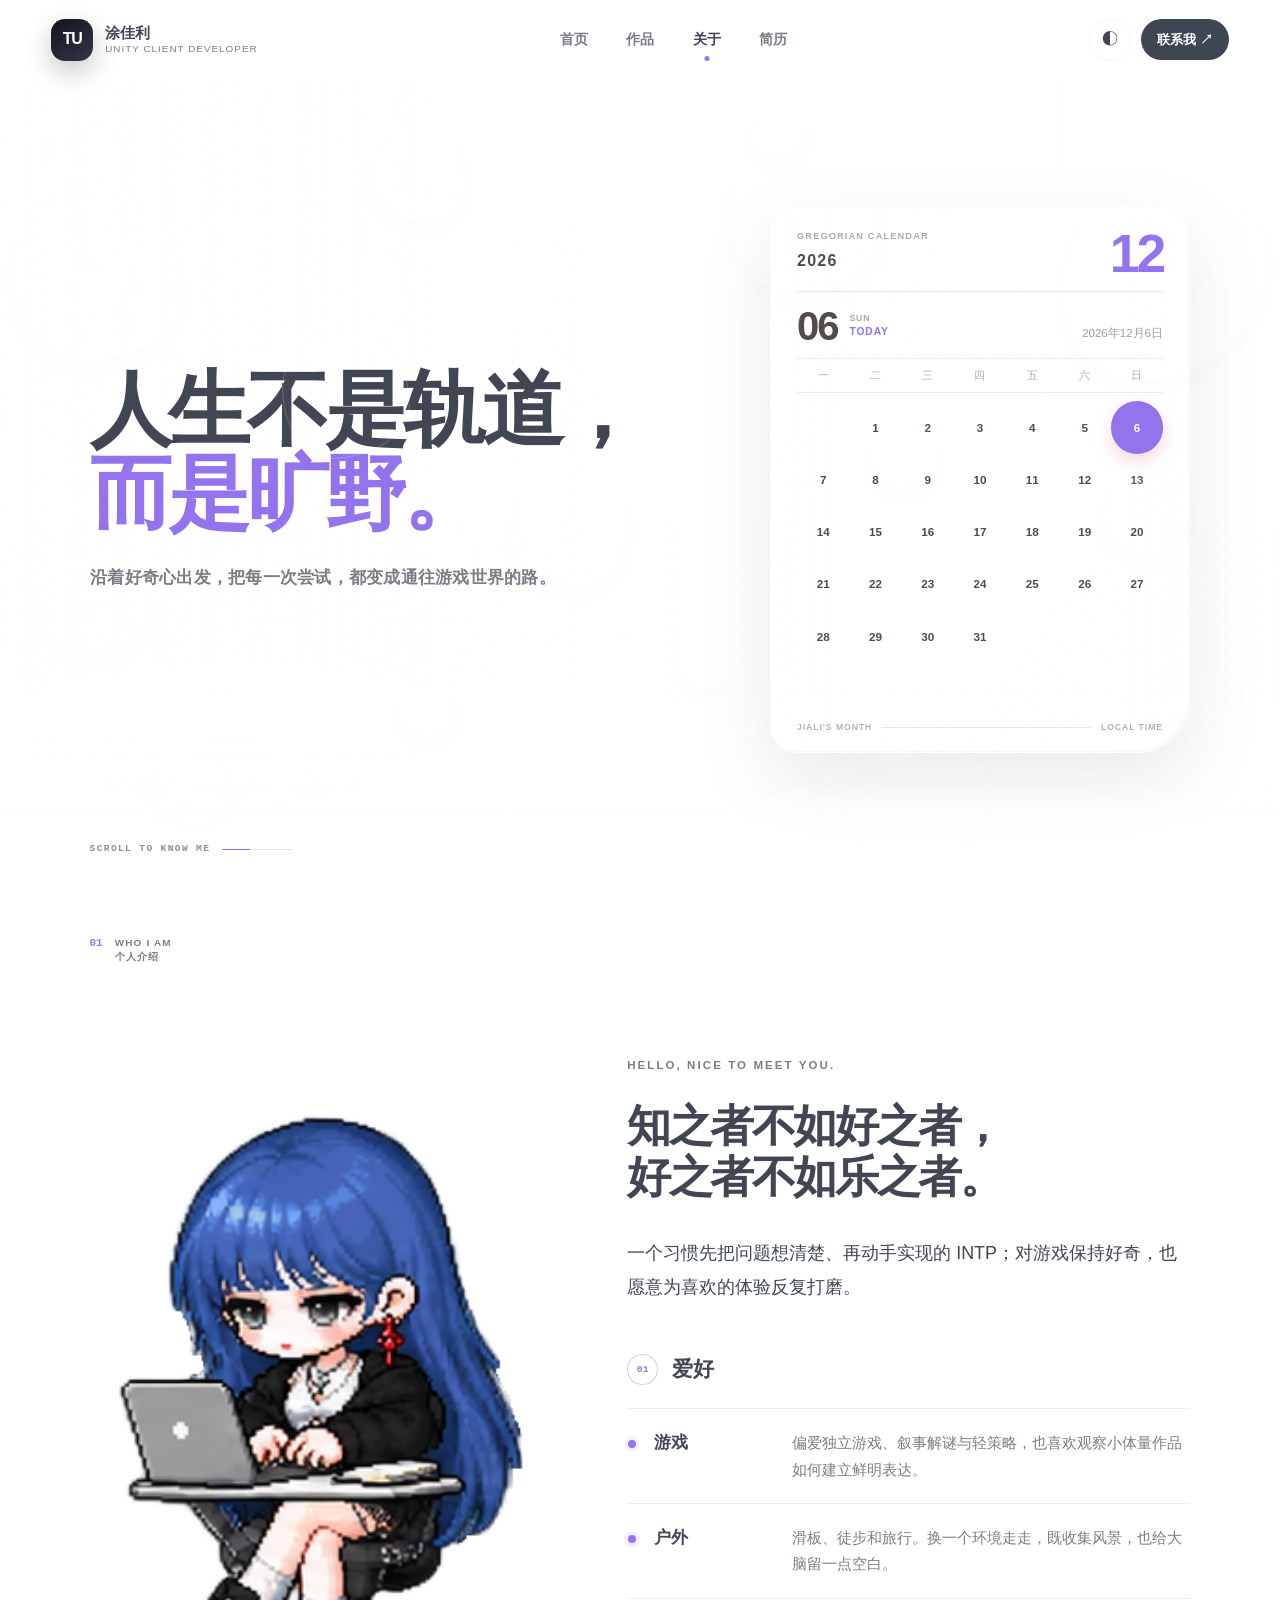
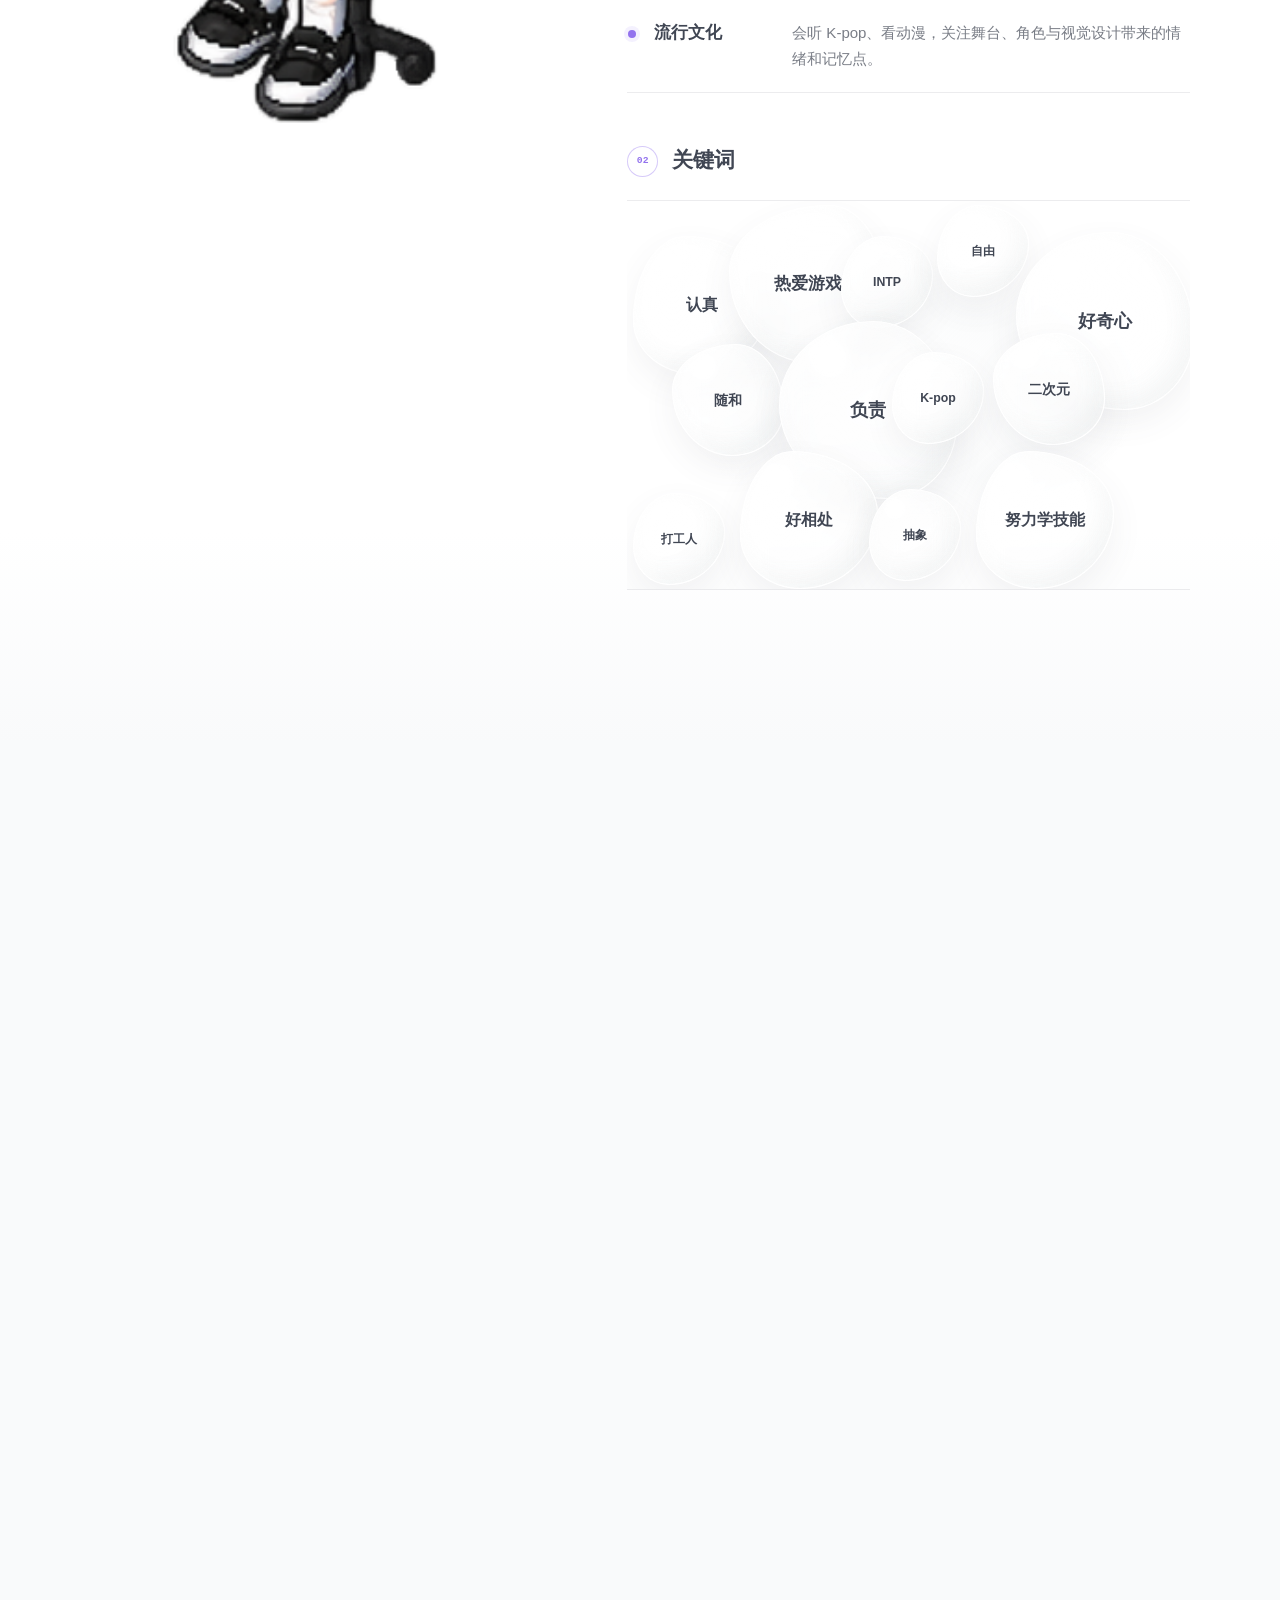
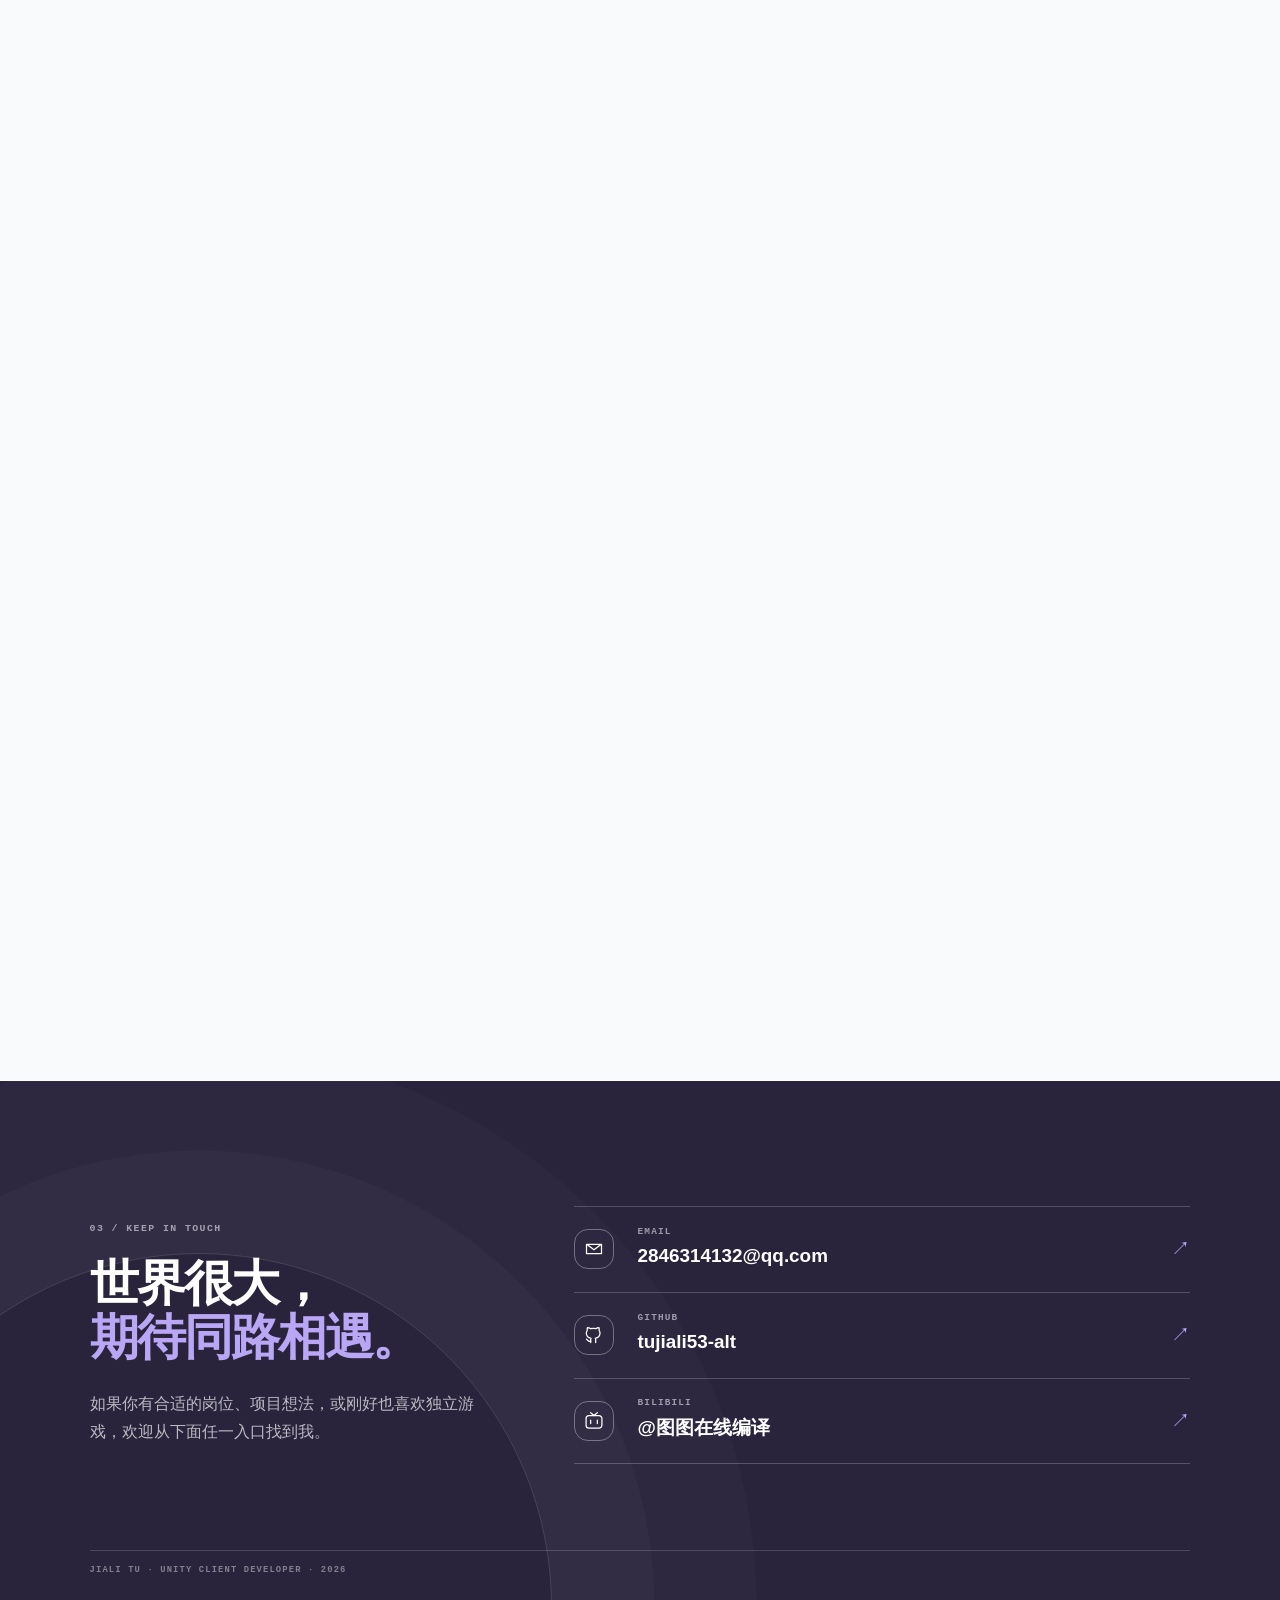
==== about.html @ 13feb2e4 "搭建框架" ====
<!DOCTYPE html>
<html lang="zh-CN" data-theme="light">
<head>
  <meta charset="UTF-8">
  <meta name="viewport" content="width=device-width, initial-scale=1.0">
  <meta name="description" content="认识 Unity 客户端开发者涂佳利：性格、兴趣、跨专业学习经历与联系方式。">
  <title>关于我｜涂佳利</title>
  <link rel="stylesheet" href="styles.css?v=20260820-9">
  <script src="assets/vendor/gsap/gsap.min.js" defer></script>
  <script src="assets/vendor/gsap/CustomEase.min.js" defer></script>
  <script src="script.js?v=20260820-8" defer></script>
</head>
<body data-page="about">
  <a class="skip-link" href="#about-content">跳到主要内容</a>
  <div class="page-loader" role="status" aria-live="polite">
    <div class="pixel-pet" aria-hidden="true">
      <i class="pixel-pet-ear pixel-pet-ear-left"></i><i class="pixel-pet-ear pixel-pet-ear-right"></i>
      <i class="pixel-pet-tail"></i><i class="pixel-pet-body"></i><i class="pixel-pet-paw"></i>
      <i class="pixel-pet-head"><b class="pixel-pet-eye"></b><b class="pixel-pet-cheek"></b><b class="pixel-pet-nose"></b></i>
    </div>
    <div class="loader-copy"><strong>正在加载中，即将完成...</strong><span data-loader-percent>0%</span></div>
    <div class="loader-line" role="progressbar" aria-label="页面加载进度" aria-valuemin="0" aria-valuemax="100" aria-valuenow="0"><i></i></div>
  </div>

  <header class="topbar">
    <a class="brand" href="index.html">
      <span class="brand-mark">TU</span>
      <span class="brand-copy"><b>涂佳利</b><small>UNITY CLIENT DEVELOPER</small></span>
    </a>
    <nav class="topnav" aria-label="主导航">
      <a data-nav="home" href="index.html">首页</a>
      <a data-nav="works" href="works.html">作品</a>
      <a data-nav="about" href="about.html">关于</a>
      <a data-nav="resume" href="resume.html">简历</a>
    </nav>
    <div class="top-actions">
      <button class="theme-toggle" type="button" aria-label="切换深浅主题">◐</button>
      <a class="mini-cta" href="mailto:2846314132@qq.com">联系我 ↗</a>
    </div>
  </header>

  <main class="inner-main about-main" id="about-content">
    <section class="about-hero" aria-labelledby="about-title">
      <div class="about-hero-bg" aria-hidden="true"></div>
      <div class="about-hero-inner">
        <div class="about-hero-copy">
          <h1 id="about-title" data-about-focus>人生不是轨道，<br><em>而是旷野。</em></h1>
          <p data-about-focus>沿着好奇心出发，把每一次尝试，都变成通往游戏世界的路。</p>
        </div>

        <aside class="about-calendar" data-about-calendar data-about-focus aria-label="本月公历日历">
          <header class="about-calendar-head">
            <p><small>GREGORIAN CALENDAR</small><span data-calendar-year>----</span></p>
            <strong data-calendar-month>--</strong>
          </header>
          <div class="about-calendar-today">
            <time data-calendar-date datetime=""><b data-calendar-day>--</b><span><small data-calendar-weekday>---</small>TODAY</span></time>
            <p data-calendar-full-date>正在读取现实时间</p>
          </div>
          <div class="about-calendar-week" aria-hidden="true"><span>一</span><span>二</span><span>三</span><span>四</span><span>五</span><span>六</span><span>日</span></div>
          <div class="about-calendar-grid" data-calendar-grid aria-label="当月日期"></div>
          <footer><span>JIALI'S MONTH</span><i aria-hidden="true"></i><span>LOCAL TIME</span></footer>
        </aside>
      </div>
      <div class="about-water-bubbles" aria-hidden="true">
        <i></i><i></i><i></i><i></i><i></i><i></i><i></i><i></i>
        <i></i><i></i><i></i><i></i><i></i><i></i><i></i><i></i>
      </div>
      <span class="about-scroll-note" aria-hidden="true">SCROLL TO KNOW ME <i></i></span>
      <div class="about-color-bridge" aria-hidden="true"></div>
    </section>

    <section class="about-section about-intro" id="intro" aria-labelledby="intro-title">
      <div class="about-section-label"><span>01</span><p>WHO I AM<br>个人介绍</p></div>
      <div class="about-intro-grid">
        <figure class="about-character-stage">
          <div class="about-character-sprite" role="img" aria-label="蓝色长发的像素风角色坐在电脑前，循环展示打字、思考和记录动作">
            <img src="assets/images/profile/character-work-sprite.png" width="2320" height="390" loading="lazy" decoding="async" alt="" aria-hidden="true">
          </div>
        </figure>

        <div class="about-intro-copy">
          <p class="kicker">HELLO, NICE TO MEET YOU.</p>
          <h2 id="intro-title">知之者不如好之者，<br>好之者不如乐之者。</h2>
          <p class="about-one-liner">一个习惯先把问题想清楚、再动手实现的 INTP；对游戏保持好奇，也愿意为喜欢的体验反复打磨。</p>

          <div class="about-hobbies" aria-labelledby="hobbies-title">
            <div class="about-intro-module-title"><span>01</span><h3 id="hobbies-title">爱好</h3></div>
            <ul>
              <li><div><b>游戏</b><p>偏爱独立游戏、叙事解谜与轻策略，也喜欢观察小体量作品如何建立鲜明表达。</p></div></li>
              <li><div><b>户外</b><p>滑板、徒步和旅行。换一个环境走走，既收集风景，也给大脑留一点空白。</p></div></li>
              <li><div><b>流行文化</b><p>会听 K-pop、看动漫，关注舞台、角色与视觉设计带来的情绪和记忆点。</p></div></li>
            </ul>
          </div>

          <div class="about-keywords" aria-labelledby="keywords-title">
            <div class="about-intro-module-title"><span>02</span><h3 id="keywords-title">关键词</h3></div>
            <div class="about-keyword-cloud" aria-label="个人关键词动态气泡">
              <button type="button" class="keyword-bubble keyword-bubble-lg" aria-label="关键词：认真，点击使气泡上浮">认真</button>
              <button type="button" class="keyword-bubble keyword-bubble-xl" aria-label="关键词：热爱游戏，点击使气泡上浮">热爱游戏</button>
              <button type="button" class="keyword-bubble keyword-bubble-sm" aria-label="关键词：INTP，点击使气泡上浮">INTP</button>
              <button type="button" class="keyword-bubble keyword-bubble-sm" aria-label="关键词：自由，点击使气泡上浮">自由</button>
              <button type="button" class="keyword-bubble keyword-bubble-xxl" aria-label="关键词：好奇心，点击使气泡上浮">好奇心</button>
              <button type="button" class="keyword-bubble keyword-bubble-md" aria-label="关键词：随和，点击使气泡上浮">随和</button>
              <button type="button" class="keyword-bubble keyword-bubble-xxl" aria-label="关键词：负责，点击使气泡上浮">负责</button>
              <button type="button" class="keyword-bubble keyword-bubble-sm" aria-label="关键词：K-pop，点击使气泡上浮">K-pop</button>
              <button type="button" class="keyword-bubble keyword-bubble-md" aria-label="关键词：二次元，点击使气泡上浮">二次元</button>
              <button type="button" class="keyword-bubble keyword-bubble-sm" aria-label="关键词：打工人，点击使气泡上浮">打工人</button>
              <button type="button" class="keyword-bubble keyword-bubble-lg" aria-label="关键词：好相处，点击使气泡上浮">好相处</button>
              <button type="button" class="keyword-bubble keyword-bubble-sm" aria-label="关键词：抽象，点击使气泡上浮">抽象</button>
              <button type="button" class="keyword-bubble keyword-bubble-lg" aria-label="关键词：努力学技能，点击使气泡上浮">努力学技能</button>
            </div>
          </div>
        </div>
      </div>
    </section>

    <section class="about-section about-journey" id="journey" aria-labelledby="journey-title">
      <div class="about-section-label about-section-label-light"><span>02</span><p>MY JOURNEY<br>个人经历</p></div>
      <div class="about-journey-grid">
        <div class="about-journey-story">
          <div class="about-journey-heading">
            <p class="kicker">KEEP GOING, KEEP BECOMING.</p>
            <h2 id="journey-title">道阻且长，<br>行则将至。</h2>
            <p>每一次项目、比赛与合作，都把兴趣变成更清晰的方向，也让我一步步靠近真正想做的游戏。</p>
            <a href="resume.html" class="about-text-link">查看完整简历 <span>↗</span></a>
          </div>

          <ol class="about-storyline">
          <li>
            <span class="about-story-index" aria-hidden="true">01</span>
            <div>
              <time class="about-story-time">大一 · 起点</time>
              <p class="about-story-meta">THE BEGINNING · 编程与三维基础</p>
              <p>本科课程让我接触计算机图形学、数据结构与算法、C# 面向对象程序设计，以及三维建模与可视化，为实时交互开发打下了第一层基础。</p>
            </div>
          </li>
          <li>
            <span class="about-story-index">02</span>
            <div>
              <time class="about-story-time">大一下 · 初识 Unity</time>
              <p class="about-story-meta">THE SPARK · AI 手语项目</p>
              <p>跟随导师参与 AI 手语项目后，我第一次把机器学习、穿戴设备采集的数据与 Unity 数字人连接起来：数据经过骨骼绑定，最终由数字人完成手语表达。项目获得国家三等奖，并形成软件著作权成果。</p>
              <ul class="about-story-tags" aria-label="项目关键词"><li>机器学习</li><li>穿戴设备</li><li>骨骼绑定</li><li>数字人</li></ul>
            </div>
          </li>
          <li>
            <span class="about-story-index">03</span>
            <div>
              <time class="about-story-time">大二·继续精进</time>
              <p class="about-story-meta">GOING DEEPER · 系统学习</p>
              <p>兴趣开始有了清晰方向。我从引擎基础、交互逻辑一路学到项目工程化，也持续关注数字孪生与虚拟仿真，让零散知识逐渐成为能够落地的能力体系。</p>
            </div>
          </li>
          <li>
            <span class="about-story-index">04</span>
            <div>
              <time class="about-story-time">大二~大三·参与各大比赛</time>
              <p class="about-story-meta">MORE DIMENSIONS · 沉浸式交互</p>
              <p>接触 VR 设备后，我开始制作沉浸式交互项目，并在多项数字化与创新设计比赛中获得奖项。比赛训练了我在有限时间内定义问题、组织协作并交付可体验成果的能力。</p>
            </div>
          </li>
          <li>
            <span class="about-story-index">05</span>
            <div>
              <time class="about-story-time">大三~大四·进入游戏公司实习</time>
              <p class="about-story-meta">THE DECISION · 游戏开发实践</p>
              <p>系统学习 Unity 游戏开发、参加多次 21 天 Game Jam，并在暑期进入游戏公司实习后，我经历了从快速原型到真实团队协作的完整过程，也由此确定游戏客户端开发是想长期投入的方向。</p>
            </div>
          </li>
          </ol>
        </div>

        <section class="journey-gallery" aria-labelledby="journey-gallery-title">
          <header>
            <div><span>PHOTO NOTES</span><h3 id="journey-gallery-title">沿途影像</h3></div>
            <div class="journey-gallery-controls">
              <button type="button" data-gallery-prev aria-label="上一张照片">←</button>
              <span><b data-gallery-current>01</b> / 04</span>
              <button type="button" data-gallery-next aria-label="下一张照片">→</button>
            </div>
          </header>
          <div class="journey-gallery-viewport">
            <div class="journey-gallery-track" data-journey-gallery-track>
              <figure class="journey-gallery-slide is-active"><div class="journey-gallery-placeholder"><span>01</span><b>AI 手语项目</b><small>PHOTO PLACEHOLDER</small></div></figure>
              <figure class="journey-gallery-slide"><div class="journey-gallery-placeholder"><span>02</span><b>VR 与比赛</b><small>PHOTO PLACEHOLDER</small></div></figure>
              <figure class="journey-gallery-slide"><div class="journey-gallery-placeholder"><span>03</span><b>Game Jam</b><small>PHOTO PLACEHOLDER</small></div></figure>
              <figure class="journey-gallery-slide"><div class="journey-gallery-placeholder"><span>04</span><b>游戏开发实习</b><small>PHOTO PLACEHOLDER</small></div></figure>
            </div>
          </div>
        </section>
      </div>
    </section>

    <section class="about-contact" id="contact" aria-labelledby="contact-title">
      <div class="about-contact-copy">
        <span class="about-contact-index">03 / KEEP IN TOUCH</span>
        <h2 id="contact-title">世界很大，<br><em>期待同路相遇。</em></h2>
        <p>如果你有合适的岗位、项目想法，或刚好也喜欢独立游戏，欢迎从下面任一入口找到我。</p>
      </div>
      <address class="about-contact-list">
        <a href="mailto:2846314132@qq.com">
          <span class="about-contact-icon" aria-hidden="true"><svg viewBox="0 0 24 24"><path d="M3 6.5h18v11H3z"/><path d="m4 7 8 6 8-6"/></svg></span>
          <span><small>EMAIL</small><b>2846314132@qq.com</b></span>
          <i>↗</i>
        </a>
        <a href="https://github.com/tujiali53-alt" target="_blank" rel="noreferrer">
          <span class="about-contact-icon" aria-hidden="true"><svg viewBox="0 0 24 24"><path d="M8.5 19.5C4.5 20.7 4.5 17.5 3 17m11 4v-3.1c0-.9.1-1.4-.5-2 2.8-.3 5.7-1.4 5.7-6.2A4.8 4.8 0 0 0 18 6.4a4.5 4.5 0 0 0-.1-3.2S16.9 2.9 14 4.4a11 11 0 0 0-6 0C5.1 2.9 4.1 3.2 4.1 3.2A4.5 4.5 0 0 0 4 6.4a4.8 4.8 0 0 0-1.2 3.3c0 4.8 2.9 5.9 5.7 6.2-.6.6-.6 1.3-.5 2V21"/></svg></span>
          <span><small>GITHUB</small><b>tujiali53-alt</b></span>
          <i>↗</i>
        </a>
        <a href="https://search.bilibili.com/upuser?keyword=%E5%9B%BE%E5%9B%BE%E5%9C%A8%E7%BA%BF%E7%BC%96%E8%AF%91" target="_blank" rel="noreferrer">
          <span class="about-contact-icon" aria-hidden="true"><svg viewBox="0 0 24 24"><path d="M6 5.5h12A3.5 3.5 0 0 1 21.5 9v8A3.5 3.5 0 0 1 18 20.5H6A3.5 3.5 0 0 1 2.5 17V9A3.5 3.5 0 0 1 6 5.5Z"/><path d="m8 2 4 3.5L16 2M8 11v4m8-4v4"/></svg></span>
          <span><small>BILIBILI</small><b>@图图在线编译</b></span>
          <i>↗</i>
        </a>
      </address>
      <p class="about-contact-foot">JIALI TU · UNITY CLIENT DEVELOPER · 2026</p>
    </section>
  </main>

  <nav class="mobile-nav" aria-label="移动端导航">
    <a data-nav="home" href="index.html"><span>⌂</span>首页</a>
    <a data-nav="works" href="works.html"><span>◇</span>作品</a>
    <a data-nav="experience" href="index.html#internship"><span>⌁</span>经历</a>
    <a data-nav="about" href="about.html"><span>○</span>关于</a>
    <a data-nav="resume" href="resume.html"><span>↓</span>简历</a>
  </nav>
</body>
</html>
---- styles.css ----
@font-face {
  font-family: "MaokenZhuyuanTiWeb";
  src: url("assets/fonts/maoken-zhuyuan/L1_4e00_192.woff2") format("woff2");
  font-style: normal;
  font-weight: 400;
  font-display: swap;
  unicode-range: U+4E86, U+4F5C, U+4F73;
}
@font-face {
  font-family: "MaokenZhuyuanTiWeb";
  src: url("assets/fonts/maoken-zhuyuan/L1_4fea_192.woff2") format("woff2");
  font-style: normal;
  font-weight: 400;
  font-display: swap;
  unicode-range: U+505A, U+5168, U+5229;
}
@font-face {
  font-family: "MaokenZhuyuanTiWeb";
  src: url("assets/fonts/maoken-zhuyuan/L1_6cba_192.woff2") format("woff2");
  font-style: normal;
  font-weight: 400;
  font-display: swap;
  unicode-range: U+6D82;
}
@font-face {
  font-family: "MaokenZhuyuanTiWeb";
  src: url("assets/fonts/maoken-zhuyuan/L1_543c_192.woff2") format("woff2");
  font-style: normal;
  font-weight: 400;
  font-display: swap;
  unicode-range: U+54C1;
}
@font-face {
  font-family: "MaokenZhuyuanTiWeb";
  src: url("assets/fonts/maoken-zhuyuan/L1_5784_192.woff2") format("woff2");
  font-style: normal;
  font-weight: 400;
  font-display: swap;
  unicode-range: U+591A;
}
@font-face {
  font-family: "MaokenZhuyuanTiWeb";
  src: url("assets/fonts/maoken-zhuyuan/L1_60d2_192.woff2") format("woff2");
  font-style: normal;
  font-weight: 400;
  font-display: swap;
  unicode-range: U+60F3;
}
@font-face {
  font-family: "MaokenZhuyuanTiWeb";
  src: url("assets/fonts/maoken-zhuyuan/L1_65b1_192.woff2") format("woff2");
  font-style: normal;
  font-weight: 400;
  font-display: swap;
  unicode-range: U+662F, U+6848;
}
@font-face {
  font-family: "MaokenZhuyuanTiWeb";
  src: url("assets/fonts/maoken-zhuyuan/L1_77e4_192.woff2") format("woff2");
  font-style: normal;
  font-weight: 400;
  font-display: swap;
  unicode-range: U+7B54;
}
@font-face {
  font-family: "MaokenZhuyuanTiWeb";
  src: url("assets/fonts/maoken-zhuyuan/L1_94aa_192.woff2") format("woff2");
  font-style: normal;
  font-weight: 400;
  font-display: swap;
  unicode-range: U+9526, U+95EE, U+96C6;
}
@font-face {
  font-family: "MaokenZhuyuanTiWeb";
  src: url("assets/fonts/maoken-zhuyuan/L1_97cd_266.woff2") format("woff2");
  font-style: normal;
  font-weight: 400;
  font-display: swap;
  unicode-range: U+9898;
}
@font-face {
  font-family: "MaokenZhuyuanTiWeb";
  src: url("assets/fonts/maoken-zhuyuan/L3_ff0b_64.woff2") format("woff2");
  font-style: normal;
  font-weight: 400;
  font-display: swap;
  unicode-range: U+FF0C;
}

@font-face {
  font-family: "LXGW975YuanAbout";
  src: url("assets/fonts/lxgw-975-yuan/LXGW975YuanSC-700W-subset.woff2") format("woff2");
  font-style: normal;
  font-weight: 700;
  font-display: swap;
}

:root {
  --bg: #ffffff;
  --bg-2: #f9fafb;
  --surface: rgba(255, 255, 255, .92);
  --surface-solid: #fff;
  --ink: rgba(16, 24, 40, .8);
  --muted: rgba(16, 24, 40, .56);
  --line: #f2f4f7;
  --violet: #9373ee;
  --blue: #7657d8;
  --cyan: #b9a7f5;
  --coral: #fa383e;
  --shadow: 0 18px 48px rgba(16, 24, 40, .08);
  --radius: 26px;
  --topbar: 80px;
  --toc-hover: #f2f4f7;
  --toc-active: rgba(147, 115, 238, .1);
}

html[data-theme="dark"] {
  --bg: #1b1b1d;
  --bg-2: #242526;
  --surface: rgba(36, 37, 38, .82);
  --surface-solid: #242526;
  --ink: #c2cad1;
  --muted: #7d858e;
  --violet: #9383f1;
  --blue: #a89af6;
  --cyan: #bdb3f8;
  --line: rgba(255, 255, 255, .12);
  --shadow: 0 18px 50px rgba(0, 0, 0, .38);
  --toc-hover: #252733;
  --toc-active: rgba(147, 131, 241, .14);
}

* { box-sizing: border-box; }
html { scroll-behavior: smooth; scroll-padding-top: calc(var(--topbar) + 18px); }
body {
  margin: 0;
  color: var(--ink);
  background: var(--bg);
  font-family: "SF Pro Text", -apple-system, BlinkMacSystemFont, "Segoe UI", "PingFang SC", "Hiragino Sans GB", "Microsoft YaHei", "Helvetica Neue", Helvetica, Arial, sans-serif;
  line-height: 1.65;
  overflow-x: hidden;
  transition: color .35s ease, background .35s ease, opacity .22s ease;
}
body.is-leaving { opacity: 0; transform: translateY(5px); }
body::before {
  content: "";
  position: fixed;
  inset: 0;
  pointer-events: none;
  opacity: 0;
  background-image: none;
  background-size: 42px 42px;
  mask-image: linear-gradient(to bottom, #000, transparent 80%);
  z-index: -1;
}
a { color: inherit; text-decoration: none; }
img { display: block; max-width: 100%; }
button, input { font: inherit; }
::selection { background: rgba(147, 115, 238, .2); }

.page-loader {
  --pixel-ink: #3f4350;
  --pixel-paper: #f7f3ec;
  --pixel-pink: #ef9fac;
  --pixel-track: #d3d5da;
  --pixel-fill: #5a5867;
  --loader-progress: .08;
  position: fixed;
  inset: 0;
  z-index: 1000;
  display: grid;
  grid-template-columns: minmax(0, 360px);
  place-content: center;
  justify-items: center;
  gap: 18px;
  padding: 28px;
  color: var(--pixel-ink);
  background-color: #b9ddea;
  background-image:
    linear-gradient(rgba(255,255,255,.12) 1px, transparent 1px),
    linear-gradient(90deg, rgba(255,255,255,.12) 1px, transparent 1px);
  background-size: 8px 8px;
  transition: opacity .16s steps(4, end), visibility 0s linear .16s;
}
.page-loader.is-done { opacity: 0; visibility: hidden; pointer-events: none; }
.page-loader.is-done .pixel-pet { transform: translate3d(8px, -5px, 0); }
.loader-copy { display: flex; align-items: baseline; justify-content: space-between; gap: 22px; width: 100%; font-family: ui-monospace, "SFMono-Regular", Consolas, "Microsoft YaHei", monospace; }
.loader-copy strong { font-size: clamp(.82rem, 2.7vw, 1rem); letter-spacing: .035em; }
.loader-copy span { min-width: 4ch; font-size: .78rem; font-weight: 800; text-align: right; font-variant-numeric: tabular-nums; }
.loader-line { position: relative; width: 100%; height: 28px; border: 4px solid var(--pixel-ink); background: var(--pixel-track); box-shadow: 5px 5px 0 rgba(63,67,80,.28); }
.loader-line i { position: absolute; inset: 4px; display: block; background: var(--pixel-fill); transform: scaleX(var(--loader-progress)); transform-origin: 0 50%; will-change: transform; }
.loader-line::after { content: ""; position: absolute; inset: 4px; z-index: 1; background: repeating-linear-gradient(90deg, transparent 0 14px, #b9ddea 14px 18px); pointer-events: none; }

.pixel-pet { position: relative; width: 104px; height: 90px; margin-bottom: 2px; image-rendering: pixelated; animation: pixel-pet-wait .86s steps(2, end) infinite; transition: transform .2s steps(2, end); will-change: transform; }
.pixel-pet i, .pixel-pet b { position: absolute; display: block; box-sizing: border-box; }
.pixel-pet-ear { top: 7px; width: 14px; height: 31px; border: 4px solid var(--pixel-ink); background: var(--pixel-paper); transform-origin: 50% 100%; }
.pixel-pet-ear::after { content: ""; position: absolute; left: 3px; top: 5px; width: 4px; height: 14px; background: var(--pixel-pink); }
.pixel-pet-ear-left { left: 24px; animation: pixel-ear-listen 2.2s steps(2, end) infinite; }
.pixel-pet-ear-right { left: 49px; top: 5px; height: 33px; animation: pixel-ear-listen 2.2s .2s steps(2, end) infinite reverse; }
.pixel-pet-tail { right: 8px; top: 49px; width: 18px; height: 18px; border: 4px solid var(--pixel-ink); background: var(--pixel-paper); animation: pixel-tail-wag .72s steps(2, end) infinite; will-change: transform; }
.pixel-pet-body { left: 43px; top: 46px; width: 46px; height: 33px; border: 4px solid var(--pixel-ink); background: var(--pixel-paper); box-shadow: inset -7px -6px 0 #e3ded7; }
.pixel-pet-paw { left: 47px; top: 73px; width: 48px; height: 10px; border: 4px solid var(--pixel-ink); background: var(--pixel-paper); }
.pixel-pet-head { left: 15px; top: 30px; z-index: 2; width: 51px; height: 45px; border: 4px solid var(--pixel-ink); background: var(--pixel-paper); box-shadow: inset -6px -6px 0 #e3ded7; }
.pixel-pet-eye { left: 28px; top: 10px; width: 5px; height: 8px; background: var(--pixel-ink); transform-origin: center; animation: pixel-eye-blink 3.2s steps(2, end) infinite; }
.pixel-pet-cheek { left: 23px; top: 23px; width: 9px; height: 5px; background: var(--pixel-pink); }
.pixel-pet-nose { right: -8px; top: 20px; width: 8px; height: 7px; background: var(--pixel-ink); }
@keyframes pixel-pet-wait { 50% { transform: translate3d(0, -3px, 0); } }
@keyframes pixel-ear-listen { 50% { transform: rotate(-5deg) translate3d(0, 2px, 0); } }
@keyframes pixel-tail-wag { 50% { transform: translate3d(4px, -3px, 0); } }
@keyframes pixel-eye-blink { 0%, 44%, 50%, 100% { transform: scaleY(1); } 46%, 48% { transform: scaleY(.2); } }

html[data-theme="dark"] .page-loader { --pixel-ink: #d9dce7; --pixel-paper: #313746; --pixel-track: #42495a; --pixel-fill: #f2b8c3; color: var(--pixel-ink); background-color: #202837; }
html[data-theme="dark"] .loader-line::after { background-image: repeating-linear-gradient(90deg, transparent 0 14px, #202837 14px 18px); }

.topbar {
  position: fixed;
  top: 0;
  left: 0;
  right: 0;
  z-index: 100;
  min-height: var(--topbar);
  display: flex;
  align-items: center;
  justify-content: space-between;
  padding: 14px clamp(20px, 4vw, 64px);
  border-bottom: 1px solid transparent;
  transition: .3s ease;
}
.topbar.is-scrolled { background: color-mix(in srgb, var(--bg) 80%, transparent); border-color: var(--line); backdrop-filter: blur(18px); }
.brand { display: flex; align-items: center; gap: 12px; }
.brand-mark { display: grid; place-items: center; width: 42px; aspect-ratio: 1; border-radius: 14px; color: #fff; font-weight: 900; letter-spacing: -.08em; background: linear-gradient(145deg, #11141d, #303746); box-shadow: 0 10px 26px rgba(17,20,29,.24); }
.brand-copy { display: grid; line-height: 1.25; }
.brand-copy b { font-size: .93rem; }
.brand-copy small { color: var(--muted); font-size: .62rem; letter-spacing: .1em; }
.topnav { display: flex; gap: clamp(20px, 3vw, 44px); }
.topnav a { position: relative; color: var(--muted); font-weight: 600; font-size: .9rem; }
.topnav a::after { content: ""; position: absolute; left: 50%; bottom: -10px; width: 5px; height: 5px; border-radius: 50%; background: var(--violet); opacity: 0; transform: translateX(-50%) scale(0); transition: .25s; }
.topnav a:hover, .topnav a.is-active { color: var(--ink); }
.topnav a.is-active::after { opacity: 1; transform: translateX(-50%) scale(1); }
.top-actions { display: flex; align-items: center; gap: 10px; }
.theme-toggle { width: 42px; height: 42px; border: 1px solid var(--line); border-radius: 50%; color: var(--ink); background: var(--surface); cursor: pointer; }
.mini-cta { padding: 10px 16px; border-radius: 100px; color: var(--bg); background: var(--ink); font-size: .82rem; font-weight: 700; }

.side-rail {
  position: fixed;
  left: 20px;
  top: 50%;
  z-index: 20;
  display: flex;
  align-items: center;
  gap: 9px;
  transform: translateY(-50%) rotate(-90deg);
  transform-origin: center;
  color: var(--muted);
  font-size: .65rem;
  font-weight: 700;
  letter-spacing: .18em;
}
.side-rail i { width: 46px; height: 1px; background: var(--line); }

.hero {
  position: relative;
  min-height: 100svh;
  padding: calc(var(--topbar) + 42px) clamp(24px, 8vw, 130px) 72px;
  display: flex;
  justify-content: center;
  align-items: center;
  text-align: center;
  overflow: hidden;
  isolation: isolate;
}
.hero::after { content: ""; position: absolute; left: 0; right: 0; bottom: 0; z-index: -1; height: clamp(150px, 24vh, 260px); pointer-events: none; background: linear-gradient(to bottom, transparent 0%, color-mix(in srgb, var(--bg) 55%, transparent) 58%, var(--bg) 100%); }
.home-particles, .hero-video, .hero-glow { position: absolute; inset: 0; pointer-events: none; }
.home-particles { z-index: -2; overflow: hidden; opacity: 0; transition: opacity 1.1s ease; }
.home-particles.is-ready { opacity: 1; }
.home-particles canvas {
  width: 100% !important;
  height: 100% !important;
  filter: drop-shadow(0 0 4px rgba(221,235,255,.64)) saturate(1.24);
  mix-blend-mode: screen;
}
.hero-video { z-index: -4; opacity: 1; background: #dfe7ed; }
.hero-background-image { width: 100%; height: 100%; object-fit: cover; object-position: center; }
.hero-video::after { content: ""; position: absolute; inset: 0; background: linear-gradient(180deg, rgba(255,255,255,.08), rgba(20,27,42,.08)); }
.video-scan { width: 60vw; height: 60vw; border-radius: 50%; filter: blur(15px); background: conic-gradient(from 90deg, transparent, rgba(101,71,255,.14), transparent 32%, rgba(36,200,216,.15), transparent 66%, rgba(255,104,124,.12), transparent); animation: drift 18s linear infinite; }
@keyframes drift { to { transform: translate(30vw, -10vw) rotate(360deg); } }
.hero-glow { left: 0; top: 0; right: auto; bottom: auto; z-index: 1; width: 118px; height: 118px; border-radius: 50%; opacity: 0; background: radial-gradient(circle, rgba(255,255,255,.8), rgba(255,255,255,.18) 28%, transparent 68%); filter: blur(2px); transform: translate3d(calc(var(--glow-x, -200px) - 50%), calc(var(--glow-y, -200px) - 50%), 0); transition: opacity .2s; will-change: transform, opacity; }
.hero:hover .hero-glow { opacity: 1; }
.hero-center { position: relative; z-index: 2; display: flex; flex-direction: column; align-items: center; justify-content: flex-start; width: min(70vw, 1380px); min-height: min(70vh, 760px); margin-top: 82px; padding: clamp(230px, 20vw, 420px) clamp(32px, 7vw, 120px) 48px; overflow: visible; border: 1px solid rgba(255,255,255,.7); border-radius: 34px; color: #fff; background: rgba(55,63,78,.18); box-shadow: 0 34px 100px rgba(21,29,48,.2), inset 0 1px 0 rgba(255,255,255,.72), inset 0 -1px 0 rgba(255,255,255,.18); backdrop-filter: none; -webkit-backdrop-filter: none; }
.hero-center::before { content: ""; position: absolute; inset: 0; z-index: 0; pointer-events: none; border-radius: inherit; background: linear-gradient(145deg, rgba(255,255,255,.24) 0%, rgba(255,255,255,.06) 30%, transparent 58%), linear-gradient(180deg, rgba(255,255,255,.08), transparent 35%); }
.hero-center > * { position: relative; z-index: 1; }
.hero-copy { position: relative; z-index: 2; display: flex; flex-direction: column; align-items: center; max-width: 720px; }
.mouse-particle { position: absolute; z-index: 3; width: var(--size); height: var(--size); border-radius: 50%; pointer-events: none; background: var(--particle-color, #fff); box-shadow: 0 0 8px var(--particle-color, #fff), 0 0 22px var(--particle-color, #fff); mix-blend-mode: screen; animation: mouse-particle-out .86s ease-out forwards; }
.mouse-particle.is-star::before,
.mouse-particle.is-star::after { content: ""; position: absolute; left: 50%; top: 50%; border-radius: 100%; background: rgba(255,255,255,.92); transform: translate(-50%,-50%); }
.mouse-particle.is-star::before { width: 1px; height: calc(var(--size) * 3.4); }
.mouse-particle.is-star::after { width: calc(var(--size) * 3.4); height: 1px; }
@keyframes mouse-particle-out { to { opacity: 0; transform: translate(var(--dx), var(--dy)) rotate(32deg) scale(.12); } }
.eyebrow, .kicker { margin: 0 0 25px; color: var(--muted); font-size: .72rem; font-weight: 800; letter-spacing: .18em; }
.hero-center .eyebrow { position: absolute; left: 32px; top: 28px; margin: 0; color: rgba(255,255,255,.8); font-size: .64rem; white-space: nowrap; }
.eyebrow span { display: inline-block; width: 34px; height: 2px; margin: 0 10px 3px 0; background: linear-gradient(90deg, var(--violet), var(--cyan)); }
.hero h1 { margin: 0; font-size: clamp(3rem, 6vw, 6.8rem); line-height: .98; letter-spacing: -.075em; font-weight: 700; }
.hero h1 span, .hero h1 strong { display: block; }
.hero h1 strong { padding-bottom: .08em; color: transparent; background: linear-gradient(100deg, var(--violet), var(--blue) 45%, var(--cyan)); background-clip: text; }
.hero-name-lockup { position: relative; display: inline-flex; align-items: center; justify-content: center; isolation: isolate; margin: 0 0 2px; padding: 4px 22px 8px; }
.hero h1.hero-name { margin: 0; color: #fff; font-family: "MaokenZhuyuanTiWeb", "YouYuan", "Yuanti SC", "Microsoft YaHei UI", sans-serif; font-size: clamp(2.35rem, 3.25vw, 3.55rem); line-height: 1; letter-spacing: .06em; font-weight: 400; text-shadow: 0 5px 0 rgba(62,72,92,.2), 0 13px 26px rgba(23,31,48,.22), 0 0 18px rgba(255,255,255,.18); }
.hero h1.hero-name .hero-name-char { display: inline-block; transform-origin: 50% 80%; animation: hero-name-bob 5.2s ease-in-out infinite; }
.hero h1.hero-name .hero-name-char:nth-child(1) { transform: translateY(1px) rotate(-3deg) scale(1.04); }
.hero h1.hero-name .hero-name-char:nth-child(2) { animation-delay: -.65s; transform: translateY(-3px) rotate(2deg) scale(1.08); }
.hero h1.hero-name .hero-name-char:nth-child(3) { animation-delay: -1.3s; transform: translateY(2px) rotate(-1deg) scale(1.03); }
.hero-name-doodle { position: absolute; z-index: -1; pointer-events: none; color: #fff; }
.hero-name-doodle--sparkle-left,
.hero-name-doodle--sparkle-right { background: currentColor; clip-path: polygon(50% 0, 59% 39%, 100% 50%, 59% 61%, 50% 100%, 41% 61%, 0 50%, 41% 39%); filter: drop-shadow(0 3px 6px rgba(28,38,58,.18)); animation: hero-name-twinkle 3.2s ease-in-out infinite; }
.hero-name-doodle--sparkle-left { top: 1px; left: -5px; width: 21px; height: 21px; transform: rotate(-8deg); }
.hero-name-doodle--sparkle-right { top: -4px; right: 1px; width: 13px; height: 13px; animation-delay: -1.3s; }
.hero-name-doodle--bubbles { top: 1px; right: -19px; width: 10px; height: 10px; border: 2px solid currentColor; border-radius: 50%; filter: drop-shadow(0 2px 5px rgba(29,39,58,.16)); animation: hero-name-bubbles 4.1s ease-in-out infinite; }
.hero-name-doodle--bubbles::before,
.hero-name-doodle--bubbles::after { content: ""; position: absolute; border: inherit; border-radius: inherit; }
.hero-name-doodle--bubbles::before { width: 5px; height: 5px; left: -9px; top: -9px; }
.hero-name-doodle--bubbles::after { width: 3px; height: 3px; right: -7px; bottom: -8px; }
.hero-name-doodle--drops { left: -22px; bottom: 8px; width: 9px; height: 15px; border-radius: 80% 20% 70% 30%; background: currentColor; transform: rotate(-48deg); filter: drop-shadow(0 2px 4px rgba(29,39,58,.16)); }
.hero-name-doodle--drops::before,
.hero-name-doodle--drops::after { content: ""; position: absolute; width: 6px; height: 11px; border-radius: inherit; background: currentColor; }
.hero-name-doodle--drops::before { left: -10px; top: 8px; transform: rotate(-27deg); }
.hero-name-doodle--drops::after { right: -9px; top: 11px; transform: rotate(28deg) scale(.72); }
.hero-name-doodle--smile { right: -30px; bottom: 4px; width: 28px; height: 13px; border-bottom: 2px solid currentColor; border-radius: 0 0 50% 50%; transform: rotate(-8deg); filter: drop-shadow(0 2px 4px rgba(29,39,58,.16)); }
.hero-name-doodle--smile::before,
.hero-name-doodle--smile::after { content: ""; position: absolute; top: 4px; width: 3px; height: 3px; border-radius: 50%; background: currentColor; }
.hero-name-doodle--smile::before { left: 1px; }
.hero-name-doodle--smile::after { right: 1px; }
@keyframes hero-name-bob { 0%, 100% { translate: 0 0; } 50% { translate: 0 -3px; } }
@keyframes hero-name-twinkle { 0%, 100% { opacity: .74; scale: .72; } 50% { opacity: 1; scale: 1.08; } }
@keyframes hero-name-bubbles { 0%, 100% { translate: 0 2px; opacity: .7; } 50% { translate: 2px -5px; opacity: 1; } }
.hero-role { margin: 7px 0 20px; color: rgba(255,255,255,.76); font-size: .68rem; font-weight: 800; letter-spacing: .18em; }
.hero-intro { max-width: 660px; margin: 10px 0 18px; color: rgba(255,255,255,.92); font-size: clamp(.92rem, 1.05vw, 1.05rem); text-shadow: 0 1px 12px rgba(0,0,0,.16); }
body[data-page="home"] .hero-copy > .hero-intro { margin-top: 0; }
.hero-meta { display: flex; flex-wrap: wrap; justify-content: center; gap: 12px 24px; color: rgba(255,255,255,.9); font-size: .75rem; font-weight: 700; letter-spacing: .04em; text-shadow: 0 1px 10px rgba(0,0,0,.14); }
.hero-meta span::before { content: ""; display: inline-block; width: 5px; height: 5px; margin: 0 9px 2px 0; border-radius: 50%; background: var(--cyan); }
.hero-actions { display: flex; flex-wrap: wrap; justify-content: center; gap: 12px; margin-top: 26px; }
.hero-center .button.primary { color: #26304a; border-color: rgba(255,255,255,.88); background: rgba(255,255,255,.72); box-shadow: 0 14px 34px rgba(20,27,45,.15), inset 0 1px 0 rgba(255,255,255,.95); backdrop-filter: none; -webkit-backdrop-filter: none; }
.hero-center .button.primary:hover { background: rgba(255,255,255,.84); }
.hero-center .button.ghost { color: #fff; border-color: rgba(255,255,255,.52); background: rgba(255,255,255,.14); box-shadow: inset 0 1px 0 rgba(255,255,255,.4), 0 12px 30px rgba(20,27,45,.1); backdrop-filter: none; -webkit-backdrop-filter: none; }
.hero-center .button.ghost:hover { background: rgba(255,255,255,.22); }
.button { display: inline-flex; align-items: center; justify-content: center; gap: 24px; min-height: 54px; padding: 0 23px; border: 1px solid var(--line); border-radius: 100px; font-size: .9rem; font-weight: 700; transition: .25s ease; }
.button.primary { color: white; border-color: transparent; background: var(--violet); box-shadow: 0 10px 24px rgba(147, 115, 238, .22); }
.button.ghost { background: var(--surface); backdrop-filter: blur(12px); }
.button:hover { transform: translateY(-3px); box-shadow: var(--shadow); }
.contact-strip { display: flex; gap: 24px; margin-top: 28px; color: var(--muted); font-size: .8rem; }
.contact-strip a:hover { color: var(--violet); }

.hero-visual { position: absolute; z-index: 2; top: clamp(-240px, -13vw, -160px); left: 50%; width: clamp(250px, 22vw, 440px); height: auto; margin: 0; transform: translateX(-50%); }
.portrait-card { position: relative; inset: auto; width: 100%; height: auto; padding: 0; overflow: visible; transform: none; border-radius: 0; background: transparent; box-shadow: none; }
.glass-panel { border: 0; backdrop-filter: none; }
.portrait-card img { width: 100%; height: auto; object-fit: contain; border-radius: 0; filter: drop-shadow(0 24px 28px rgba(20,28,48,.2)); }
.portrait-label { position: absolute; left: 30px; right: 30px; bottom: 28px; display: flex; align-items: end; justify-content: space-between; color: white; text-shadow: 0 2px 20px rgba(0,0,0,.35); }
.portrait-label span { font-size: .65rem; letter-spacing: .18em; }
.portrait-label b { font-size: 1.4rem; }
.orbit { position: absolute; border: 1px solid rgba(101,71,255,.24); border-radius: 50%; animation: orbit 12s linear infinite; }
.orbit-a { inset: 1% -4% 12% 4%; }
.orbit-b { inset: 18% 7% -1% -8%; animation-direction: reverse; animation-duration: 16s; }
.orbit::after { content: ""; position: absolute; top: 8%; left: 14%; width: 12px; height: 12px; border-radius: 50%; background: var(--violet); box-shadow: 0 0 22px var(--violet); }
@keyframes orbit { to { transform: rotate(360deg); } }
.shape { position: absolute; z-index: -1; filter: blur(.2px); }
.shape-a { width: 190px; height: 190px; right: -8%; top: 4%; border-radius: 32% 68% 55% 45%; background: linear-gradient(140deg, var(--cyan), var(--blue)); animation: morph 8s ease-in-out infinite; }
.shape-b { width: 130px; height: 130px; left: -3%; bottom: 0; border-radius: 28px; background: linear-gradient(145deg, var(--coral), #ffb260); transform: rotate(24deg); animation: float 6s ease-in-out infinite; }
@keyframes morph { 50% { border-radius: 66% 34% 30% 70%; transform: rotate(25deg) scale(1.08); } }
@keyframes float { 50% { transform: translateY(-18px) rotate(18deg); } }
.floating-note { position: absolute; z-index: 3; padding: 13px 17px; border: 1px solid rgba(255,255,255,.75); border-radius: 16px; background: var(--surface); backdrop-filter: blur(14px); box-shadow: 0 18px 50px rgba(63,76,136,.15); }
.floating-note small { display: block; color: var(--muted); font-size: .58rem; letter-spacing: .15em; }
.floating-note b { font-size: .78rem; }
.note-code { left: -5%; top: 27%; }
.note-status { right: -4%; bottom: 16%; display: flex; align-items: center; gap: 8px; }
.note-status i { width: 7px; height: 7px; border-radius: 50%; background: #3bd587; box-shadow: 0 0 0 5px rgba(59,213,135,.14); }
.enter-cue { position: absolute; right: clamp(24px, 7vw, 110px); bottom: 28px; display: flex; align-items: center; gap: 12px; color: var(--muted); font-size: .72rem; font-weight: 700; }
.enter-cue i { display: grid; place-items: center; width: 34px; height: 34px; border: 1px solid var(--line); border-radius: 50%; font-style: normal; animation: nudge 2s infinite; }
@keyframes nudge { 50% { transform: translateY(4px); } }

.section-shell { width: min(1180px, calc(100% - 48px)); margin: 0 auto; padding: 110px 0; }
.section-heading { display: grid; grid-template-columns: 1.2fr .8fr; gap: 60px; align-items: end; margin-bottom: 45px; }
.section-heading h2 { margin: 0; font-size: clamp(1.9rem, 3.8vw, 3.2rem); line-height: 1.12; letter-spacing: -.045em; font-weight: 600; }
.section-heading > p { max-width: 470px; margin: 0; color: var(--muted); }
.tag-row { display: flex; flex-wrap: wrap; gap: 8px; margin-top: 18px; }
.tag-row span { padding: 6px 10px; border: 1px solid var(--line); border-radius: 100px; color: var(--muted); font-size: .67rem; font-weight: 700; }

.hero::after {
  content: "";
  position: absolute;
  left: 0;
  right: 0;
  bottom: 0;
  height: 32%;
  z-index: 1;
  pointer-events: none;
  background: linear-gradient(180deg, rgba(255,255,255,0), rgba(255,255,255,.55) 48%, var(--bg));
}
html[data-theme="dark"] .hero::after {
  background: linear-gradient(180deg, transparent, rgba(27, 27, 29, .5) 60%, var(--bg));
}
.color-bridge {
  height: 96px;
  margin-top: -96px;
  position: relative;
  z-index: 6;
  pointer-events: none;
  background: linear-gradient(180deg, rgba(255, 255, 255, 0) 0%, var(--bg) 100%);
}
html[data-theme="dark"] .color-bridge {
  background: linear-gradient(180deg, rgba(27, 27, 29, 0) 0%, rgba(27, 27, 29, .55) 48%, var(--bg) 100%);
}
html[data-theme="dark"] .page-toc {
  background: color-mix(in srgb, var(--bg) 86%, #1b2244);
}
.home-board {
  position: relative;
  z-index: 7;
  padding: 0 0 80px;
  background: linear-gradient(180deg, var(--bg) 0%, var(--bg-2) 28%, var(--bg) 100%);
}
.home-layout {
  display: grid;
  grid-template-columns: clamp(260px, 20vw, 420px) minmax(0, 1fr);
  gap: 0;
  width: 100%;
  align-items: start;
}
.page-toc {
  position: sticky;
  top: var(--topbar);
  align-self: start;
  display: grid;
  align-content: start;
  gap: 6px;
  min-height: calc(100svh - var(--topbar));
  padding: 36px clamp(18px, 2.2vw, 36px) 48px clamp(22px, 2.6vw, 44px);
  border-right: 1px solid var(--line);
  background: var(--bg);
}
.page-toc-title {
  margin: 0 8px 12px;
  color: var(--ink);
  font-size: 1rem;
  font-weight: 600;
  letter-spacing: .04em;
}
.page-toc a {
  display: flex;
  align-items: center;
  gap: 16px;
  min-height: 58px;
  padding: 14px 18px;
  border-radius: 10px;
  color: var(--muted);
  font-size: .875rem;
  font-weight: 400;
  line-height: 1.5;
  transition: color .2s ease, background .2s ease;
}
.page-toc a small {
  flex: 0 0 auto;
  color: inherit;
  font-size: .72rem;
  font-weight: 500;
  letter-spacing: .08em;
  opacity: .72;
}
.page-toc a span { min-width: 0; }
.page-toc a:hover {
  color: var(--ink);
  background: var(--toc-hover);
}
.page-toc a.is-active {
  color: var(--violet);
  background: var(--toc-active);
  font-weight: 500;
}
.home-main {
  min-width: 0;
  padding: 28px clamp(28px, 5vw, 96px) 64px clamp(28px, 3.6vw, 72px);
}
.home-block {
  scroll-margin-top: calc(var(--topbar) + 20px);
  padding: 64px 0 28px;
}
.home-block + .home-block {
  margin-top: 28px;
  border-top: 1px solid var(--line);
}
.home-section-head { margin-bottom: 28px; }
.home-section-head p {
  margin: 0 0 10px;
  color: var(--ink);
  font-size: clamp(1.05rem, 1.45vw, 1.2rem);
  font-weight: 600;
}
.home-section-head h2 {
  margin: 0;
  font-size: clamp(1.55rem, 2.6vw, 2.2rem);
  line-height: 1.25;
  letter-spacing: -.03em;
  font-weight: 600;
}
.work-feature + .work-feature {
  margin-top: 64px;
  padding-top: 48px;
  border-top: 1px solid var(--line);
}
.work-feature h2 {
  margin: 0 0 24px;
  font-size: clamp(1.55rem, 2.6vw, 2.2rem);
  line-height: 1.25;
  letter-spacing: -.03em;
  font-weight: 600;
}
.work-split {
  display: grid;
  grid-template-columns: minmax(0, .92fr) minmax(0, 1.08fr);
  gap: 36px;
  align-items: center;
}
.work-copy { min-width: 0; }
.work-meta {
  margin: 0 0 14px;
  color: var(--muted);
  font-size: .78rem;
  font-weight: 700;
}
.work-copy > p { margin: 0 0 14px; color: var(--ink); }
.work-copy .tag-row { margin: 6px 0 22px; }
.work-copy .button { width: fit-content; min-width: 168px; }
.work-video {
  position: relative;
  overflow: hidden;
  border: 1px solid var(--line);
  border-radius: 16px;
  background: #12151f;
  box-shadow: 0 18px 50px rgba(28, 36, 62, .12);
}
.work-video img, .work-video video {
  width: 100%;
  aspect-ratio: 16 / 10;
  object-fit: cover;
  background: #12151f;
}
.work-video video {
  position: absolute;
  inset: 0;
  height: 100%;
}
.work-video.is-empty video { display: none; }
.intern-card {
  display: grid;
  grid-template-columns: 200px minmax(0, 1fr);
  gap: 36px;
  align-items: start;
}
.intern-meta p {
  margin: 0 0 8px;
  color: var(--muted);
  font-size: .86rem;
}
.intern-meta p:first-child {
  color: var(--ink);
  font-weight: 700;
}
.intern-card ul { margin: 0; padding: 0 0 0 18px; }
.intern-card li { margin: 0 0 12px; color: var(--ink); }
.intern-card li:last-child { margin-bottom: 0; }
.home-skill-groups {
  display: grid;
  gap: 10px;
}
.home-skill-group {
  display: grid;
  grid-template-columns: 148px minmax(0, 1fr);
  gap: 22px;
  align-items: start;
  padding: 26px 0;
  border-top: 1px solid var(--line);
}
.home-skill-group h3 {
  margin: 0;
  color: var(--ink);
  font-size: 1.05rem;
  font-weight: 600;
  letter-spacing: -.02em;
}
.home-skill-group ul {
  margin: 0;
  padding: 0;
  list-style: none;
}
.home-skill-group li {
  margin: 0 0 12px;
  color: var(--muted);
}
.home-skill-group li:last-child { margin-bottom: 0; }
.home-skill-group li b {
  color: var(--ink);
  font-weight: 600;
}
.project-row {
  display: grid;
  grid-template-columns: 148px minmax(0, 1fr) auto;
  gap: 22px;
  align-items: start;
  padding: 26px 0;
  border-top: 1px solid var(--line);
}
.project-row:last-child { padding-bottom: 8px; }
.project-row time, .award-timeline time {
  color: var(--muted);
  font-size: .82rem;
  font-weight: 600;
  white-space: nowrap;
}
.project-row h3, .award-timeline h3 {
  margin: 0 0 8px;
  font-size: 1.05rem;
  letter-spacing: -.02em;
  font-weight: 600;
}
.project-row p { margin: 0; color: var(--muted); }
.text-link {
  margin-top: 2px;
  color: var(--violet);
  font-size: .84rem;
  font-weight: 700;
  border-bottom: 1px solid currentColor;
  width: fit-content;
  height: fit-content;
}
.text-link:hover { color: var(--blue); }
.award-timeline {
  position: relative;
  margin: 0;
  padding: 8px 0 0 8px;
  list-style: none;
}
.award-timeline::before {
  content: "";
  position: absolute;
  left: 157px;
  top: 10px;
  bottom: 18px;
  width: 1px;
  background: linear-gradient(var(--ink), var(--line));
  opacity: .28;
}
.award-timeline li {
  position: relative;
  display: grid;
  grid-template-columns: 140px minmax(0, 1fr);
  gap: 36px;
  padding: 0 0 28px;
}
.award-timeline li:last-child { padding-bottom: 0; }
.award-timeline li::after {
  content: "";
  position: absolute;
  left: 149px;
  top: 8px;
  width: 7px;
  height: 7px;
  border-radius: 50%;
  background: var(--ink);
}
.award-content { min-width: 0; }
.award-heading {
  display: flex;
  align-items: flex-start;
  gap: 14px;
}
.award-heading h3 {
  flex: 1 1 auto;
  min-width: 0;
  margin-bottom: 8px;
  text-wrap: pretty;
}
.award-timeline p { margin: 0; color: var(--muted); font-size: .9rem; }
.certificate-trigger {
  flex: 0 0 auto;
  display: inline-flex;
  align-items: center;
  gap: 5px;
  min-height: 30px;
  margin-top: -4px;
  padding: 5px 9px;
  border: 1px solid color-mix(in srgb, var(--violet) 34%, var(--line));
  border-radius: 8px;
  color: var(--violet);
  background: color-mix(in srgb, var(--surface-solid) 82%, transparent);
  font: inherit;
  font-size: .74rem;
  font-weight: 700;
  white-space: nowrap;
  cursor: pointer;
  transition: color .22s ease, border-color .22s ease, background .22s ease, transform .22s ease;
}
.certificate-trigger span { transition: transform .22s ease; }
.certificate-trigger:hover,
.certificate-trigger[aria-expanded="true"] {
  color: var(--surface-solid);
  border-color: var(--violet);
  background: var(--violet);
  transform: translateY(-1px);
}
.certificate-trigger:hover span { transform: translate(2px, -2px); }
.certificate-trigger:active { transform: translateY(0) scale(.98); }
.certificate-trigger:focus-visible,
.certificate-close:focus-visible {
  outline: 3px solid color-mix(in srgb, var(--violet) 42%, transparent);
  outline-offset: 3px;
}
.certificate-preview {
  position: fixed;
  z-index: 321;
  width: min(420px, calc(100vw - 32px));
  margin: 0;
  padding: 10px;
  visibility: hidden;
  opacity: 0;
  pointer-events: none;
  border: 1px solid color-mix(in srgb, var(--line) 78%, transparent);
  border-radius: 18px;
  background: color-mix(in srgb, var(--surface-solid) 94%, transparent);
  box-shadow: 0 24px 68px rgba(38, 29, 55, .22);
  backdrop-filter: blur(18px);
  transform: translateY(8px) scale(.985);
  transform-origin: top left;
  transition: opacity .2s ease, visibility .2s ease, transform .24s ease;
}
.certificate-preview.is-visible {
  visibility: visible;
  opacity: 1;
  transform: translateY(0) scale(1);
}
.certificate-preview img {
  display: block;
  width: 100%;
  max-height: calc(100dvh - 132px);
  aspect-ratio: 1200 / 760;
  object-fit: contain;
  border-radius: 12px;
  background: #f7f3eb;
}
.certificate-preview figcaption {
  margin: 9px 4px 1px;
  overflow: hidden;
  color: var(--muted);
  font-size: .76rem;
  font-weight: 600;
  text-overflow: ellipsis;
  white-space: nowrap;
}
.certificate-close {
  position: absolute;
  top: 20px;
  right: 20px;
  z-index: 2;
  display: none;
  place-items: center;
  width: 38px;
  height: 38px;
  padding: 0 0 2px;
  border: 1px solid rgba(255, 255, 255, .72);
  border-radius: 50%;
  color: #272131;
  background: rgba(255, 255, 255, .82);
  box-shadow: 0 8px 22px rgba(38, 29, 55, .16);
  font: 400 1.55rem/1 sans-serif;
  cursor: pointer;
  backdrop-filter: blur(10px);
  transition: background .2s ease, transform .2s ease;
}
.certificate-close:hover { background: #fff; transform: rotate(6deg) scale(1.05); }
.certificate-backdrop {
  position: fixed;
  inset: 0;
  z-index: 320;
  visibility: hidden;
  opacity: 0;
  background: rgba(21, 17, 29, .6);
  backdrop-filter: blur(10px);
  transition: opacity .24s ease, visibility .24s ease;
}
.certificate-backdrop.is-visible { visibility: visible; opacity: 1; }
.certificate-preview.is-pinned {
  top: 50% !important;
  left: 50% !important;
  width: min(780px, calc(100vw - 48px));
  padding: 14px;
  pointer-events: auto;
  transform: translate(-50%, -50%) scale(.98);
  transform-origin: center;
}
.certificate-preview.is-pinned.is-visible { transform: translate(-50%, -50%) scale(1); }
.certificate-preview.is-pinned .certificate-close { display: grid; }

.mobile-nav { display: none; }

/* Works page */
.works-page { min-height: 100vh; }
.works-hero {
  position: relative;
  min-height: 88svh;
  display: flex;
  align-items: center;
  justify-content: center;
  text-align: center;
  padding: calc(var(--topbar) + 56px) clamp(24px, 7vw, 112px) 110px;
  overflow: hidden;
  isolation: isolate;
  background: #f8fbff url("assets/images/Homepage/作品封面背景图.webp") center / cover no-repeat;
}
.works-hero::before {
  content: "";
  position: absolute;
  inset: 0;
  z-index: -1;
  background: linear-gradient(90deg, rgba(255,255,255,.42) 0%, rgba(255,255,255,.08) 58%, rgba(255,255,255,.2) 100%);
}
.works-hero::after {
  content: "";
  position: absolute;
  left: 0;
  right: 0;
  bottom: 0;
  height: 34%;
  z-index: -1;
  background: linear-gradient(180deg, transparent, color-mix(in srgb, var(--bg) 36%, transparent));
}
.works-hero-copy {
  position: relative;
  z-index: 2;
  display: flex;
  flex-direction: column;
  align-items: center;
  width: min(820px, 100%);
  margin: 0 auto;
  padding: clamp(16px, 2vw, 28px) 0;
  isolation: isolate;
  color: #344054;
  text-align: center;
}
.works-hero-copy::before,
.works-hero-copy::after { display: none; }
.works-hero-copy > * { position: relative; z-index: 1; }
.works-hero-copy h1 {
  --title-rotate-x: 0deg;
  --title-rotate-y: 0deg;
  --title-scale: 1;
  display: flex;
  align-items: center;
  justify-content: center;
  gap: clamp(.08em, .8vw, .18em);
  margin: 0;
  color: #3c424c;
  font-family: "MaokenZhuyuanTiWeb", "YouYuan", "Yuanti SC", "Microsoft YaHei UI", "PingFang SC", sans-serif;
  font-size: clamp(4.2rem, 8vw, 8rem);
  font-weight: 400;
  line-height: .92;
  letter-spacing: 0;
  text-align: center;
  text-shadow: 0 14px 34px rgba(43,50,62,.22);
  transform: perspective(760px) rotateX(var(--title-rotate-x)) rotateY(var(--title-rotate-y)) scale(var(--title-scale));
  transform-style: preserve-3d;
  transition: transform .2s ease;
  will-change: transform;
}
.works-hero-copy h1 span {
  --letter-lift: 0px;
  --letter-scale: 1;
  display: inline-block;
  -webkit-text-stroke: 0;
  transform: translate3d(0, var(--letter-lift), 0) scale(var(--letter-scale));
  transform-origin: center bottom;
  transition: transform .2s cubic-bezier(.2, .75, .25, 1.25);
  will-change: transform;
}
.works-hero-copy h1:hover {
  --title-scale: 1.025;
}
.works-hero-welcome {
  position: relative;
  isolation: isolate;
  width: fit-content;
  margin: -2px auto 8px;
  color: rgba(220,240,252,.08);
  -webkit-text-stroke: 1.35px rgba(255,255,255,.58);
  font-family: "Segoe Script", "Lucida Handwriting", "Brush Script MT", "Snell Roundhand", "Apple Chancery", cursive;
  font-size: clamp(4.4rem, 8.8vw, 8.4rem);
  font-weight: 400;
  line-height: .92;
  letter-spacing: .01em;
  text-align: center;
  text-shadow: -1px -1px 0 rgba(255,255,255,.56), 1px 1px 1px rgba(88,119,151,.22), 0 5px 8px rgba(255,255,255,.22), 0 16px 24px rgba(70,96,132,.16);
  filter: drop-shadow(0 2px 1px rgba(255,255,255,.46)) drop-shadow(0 12px 18px rgba(72,96,137,.16));
  transform: none;
}
.works-hero-welcome::before,
.works-hero-welcome::after {
  content: attr(data-text);
  position: absolute;
  inset: 0;
  pointer-events: none;
}
.works-hero-welcome::before {
  z-index: -1;
  color: transparent;
  background: linear-gradient(180deg, rgba(255,255,255,.62) 8%, rgba(207,234,251,.16) 44%, rgba(119,157,191,.12) 68%, rgba(255,255,255,.32) 100%);
  background-clip: text;
  -webkit-background-clip: text;
  filter: blur(.45px);
}
.works-hero-welcome::after {
  color: transparent;
  -webkit-text-stroke: .45px rgba(255,255,255,.34);
  text-shadow: 0 -2px 2px rgba(255,255,255,.38), 0 3px 3px rgba(79,112,148,.15);
  transform: translateY(-1px);
}
.works-hero-subtitle {
  --subtitle-rotate-x: 0deg;
  --subtitle-rotate-y: 0deg;
  --subtitle-scale: 1;
  margin: 10px auto 14px;
  color: #424852;
  font-family: "MaokenZhuyuanTiWeb", "YouYuan", "Yuanti SC", "Microsoft YaHei UI", "PingFang SC", sans-serif;
  font-size: clamp(1.45rem, 2.7vw, 2.45rem);
  font-weight: 400;
  line-height: 1.18;
  letter-spacing: .1em;
  text-align: center;
  text-shadow: 0 9px 24px rgba(43,50,62,.2);
  transform: perspective(680px) rotateX(var(--subtitle-rotate-x)) rotateY(var(--subtitle-rotate-y)) scale(var(--subtitle-scale));
  transform-style: preserve-3d;
  transition: transform .2s ease;
  will-change: transform;
}
.works-hero-subtitle span,
.works-hero-subtitle strong { display: inline-block; }
.works-hero-subtitle span { color: #424852; }
.works-hero-subtitle strong {
  margin-left: .28em;
  color: #eceff2;
  font-weight: 400;
  text-shadow: 0 3px 14px rgba(48,56,70,.3);
}
.works-hero-subtitle .subtitle-letter {
  --subtitle-letter-lift: 0px;
  --subtitle-letter-scale: 1;
  display: inline-block;
  -webkit-text-stroke: 0;
  font-style: normal;
  transform: translate3d(0, var(--subtitle-letter-lift), 0) scale(var(--subtitle-letter-scale));
  transform-origin: center bottom;
  transition: transform .2s cubic-bezier(.2, .75, .25, 1.25);
  will-change: transform;
}
.works-hero-subtitle:hover { --subtitle-scale: 1.02; }
.works-hero-copy > p.works-hero-english {
  max-width: 590px;
  margin: 0 auto;
  color: rgba(52,64,84,.72);
  font-size: clamp(.78rem, 1vw, .9rem);
  line-height: 1.7;
  letter-spacing: .09em;
  text-align: center;
  text-shadow: 0 2px 10px rgba(255,255,255,.9);
}
.works-hero-copy > small {
  display: block;
  width: fit-content;
  margin: 24px auto 0;
  padding: 8px 12px;
  border: 1px solid rgba(147,115,238,.14);
  border-radius: 100px;
  color: rgba(52,64,84,.56);
  background: rgba(245,240,255,.72);
  font-size: .68rem;
  font-weight: 600;
  letter-spacing: .18em;
  text-align: center;
}
.works-hero-sticker { position: absolute; z-index: 3; display: inline-flex; align-items: center; justify-content: center; min-height: 42px; padding: 0 17px; border: 1px solid rgba(255,255,255,.82); border-radius: 15px 19px 14px 23px; color: #344054; font-size: .67rem; font-weight: 800; letter-spacing: .1em; pointer-events: none; box-shadow: 8px 9px 0 rgba(52,64,84,.1), 0 14px 32px rgba(28,44,70,.12); animation: works-sticker-float 5.5s ease-in-out infinite; }
.works-hero-sticker-b { right: 6%; bottom: 23%; background: rgba(210,239,255,.95); transform: rotate(-6deg); animation-delay: -2.6s; }
.works-water-bubbles { position: absolute; inset: 0; z-index: 0; overflow: hidden; pointer-events: none; }
.works-water-bubbles i {
  --bubble-x: 80px;
  --bubble-y: 60px;
  --bubble-x-end: -30px;
  --bubble-y-end: 100px;
  position: absolute;
  display: block;
  aspect-ratio: 1;
  border: 1px solid rgba(255,255,255,.68);
  border-radius: 48% 52% 56% 44% / 42% 48% 52% 58%;
  opacity: .62;
  background: radial-gradient(circle at 28% 24%, rgba(255,255,255,.88) 0 5%, rgba(255,255,255,.22) 10%, transparent 38%), linear-gradient(145deg, rgba(184,231,255,.32), rgba(248,202,255,.25) 50%, rgba(255,236,166,.22));
  box-shadow: inset 10px 12px 24px rgba(255,255,255,.34), inset -10px -12px 28px rgba(117,155,204,.14), 0 14px 34px rgba(62,86,122,.12);
  backdrop-filter: blur(2px) saturate(1.18);
  animation: works-water-float var(--bubble-duration, 16s) ease-in-out var(--bubble-delay, 0s) infinite alternate;
  will-change: transform;
}
.works-water-bubbles i:nth-child(1) { left: 3%; top: 18%; width: 128px; --bubble-x: 190px; --bubble-y: 75px; --bubble-x-end: 48px; --bubble-y-end: 210px; --bubble-duration: 18s; --bubble-delay: -4s; }
.works-water-bubbles i:nth-child(2) { left: 38%; top: 5%; width: 74px; --bubble-x: -95px; --bubble-y: 170px; --bubble-x-end: 105px; --bubble-y-end: 105px; --bubble-duration: 14s; --bubble-delay: -8s; }
.works-water-bubbles i:nth-child(3) { right: 5%; top: 20%; width: 164px; --bubble-x: -175px; --bubble-y: 105px; --bubble-x-end: -70px; --bubble-y-end: 230px; --bubble-duration: 21s; --bubble-delay: -12s; }
.works-water-bubbles i:nth-child(4) { left: 16%; bottom: 10%; width: 54px; --bubble-x: 125px; --bubble-y: -145px; --bubble-x-end: 220px; --bubble-y-end: -40px; --bubble-duration: 13s; --bubble-delay: -2s; }
.works-water-bubbles i:nth-child(5) { right: 29%; bottom: 7%; width: 105px; --bubble-x: 85px; --bubble-y: -125px; --bubble-x-end: -105px; --bubble-y-end: -175px; --bubble-duration: 17s; --bubble-delay: -10s; }
.works-water-bubbles i:nth-child(6) { left: 58%; bottom: 27%; width: 38px; --bubble-x: -145px; --bubble-y: -80px; --bubble-x-end: 80px; --bubble-y-end: -155px; --bubble-duration: 12s; --bubble-delay: -6s; }
.works-water-bubbles i:nth-child(7) { right: 1%; bottom: 1%; width: 68px; --bubble-x: -110px; --bubble-y: -175px; --bubble-x-end: -210px; --bubble-y-end: -65px; --bubble-duration: 15s; --bubble-delay: -5s; }
.works-water-bubbles i:nth-child(8) { left: 74%; top: 48%; width: 46px; --bubble-x: -125px; --bubble-y: 90px; --bubble-x-end: 75px; --bubble-y-end: 150px; --bubble-duration: 11s; --bubble-delay: -9s; }
.works-pointer-bubble {
  position: absolute;
  z-index: 4;
  width: var(--trail-size, 8px);
  height: var(--trail-size, 8px);
  border: 1px solid rgba(255,255,255,.84);
  border-radius: 50%;
  opacity: 0;
  pointer-events: none;
  background: radial-gradient(circle at 29% 25%, rgba(255,255,255,.98) 0 8%, rgba(255,255,255,.34) 12%, rgba(193,235,255,.18) 42%, rgba(224,205,255,.12) 62%, transparent 72%);
  box-shadow: inset 1px 1px 3px rgba(255,255,255,.58), inset -1px -1px 3px rgba(113,160,207,.14), 0 0 7px rgba(216,239,255,.46);
  filter: hue-rotate(var(--trail-hue, 0deg));
  transform: translate3d(0,0,0) scale(.2);
  animation: works-pointer-bubble-rise var(--trail-duration, 1.35s) cubic-bezier(.2,.62,.25,1) forwards;
  will-change: transform, opacity;
}
@keyframes works-sticker-float { 50% { translate: 0 -9px; } }
@keyframes works-water-float {
  0% { transform: translate3d(0,0,0) rotate(0) scale(1); }
  48% { transform: translate3d(var(--bubble-x), var(--bubble-y), 0) rotate(118deg) scale(.86); }
  100% { transform: translate3d(var(--bubble-x-end), var(--bubble-y-end), 0) rotate(248deg) scale(1.08); }
}
@keyframes works-pointer-bubble-rise {
  0% { opacity: 0; transform: translate3d(0,0,0) scale(.2); }
  14% { opacity: var(--trail-opacity, .78); transform: translate3d(0,-6px,0) scale(1); }
  68% { opacity: .48; transform: translate3d(var(--trail-drift-mid, 0px), var(--trail-rise-mid, -38px), 0) scale(.86); }
  100% { opacity: 0; transform: translate3d(var(--trail-drift, 0px), var(--trail-rise, -54px), 0) scale(.48); }
}
.works-color-bridge {
  position: relative;
  z-index: 5;
  height: 132px;
  margin-top: -132px;
  pointer-events: none;
  background: linear-gradient(180deg, transparent 0%, color-mix(in srgb, var(--bg) 65%, transparent) 52%, var(--bg) 100%);
}
.works-board {
  position: relative;
  z-index: 6;
  padding-bottom: 90px;
  background: linear-gradient(180deg, var(--bg) 0%, var(--bg-2) 34%, var(--bg) 100%);
}
.works-layout {
  display: grid;
  grid-template-columns: clamp(260px, 20vw, 420px) minmax(0, 1fr);
  width: 100%;
  align-items: start;
}
.works-main {
  min-width: 0;
  padding: 26px clamp(28px, 5vw, 94px) 64px clamp(28px, 3.6vw, 72px);
}
.works-category {
  scroll-margin-top: calc(var(--topbar) + 20px);
  padding: 66px 0 40px;
}
.works-category + .works-category {
  margin-top: 36px;
  border-top: 1px solid var(--line);
}
.home-block, .works-category, .about-section { content-visibility: auto; contain-intrinsic-size: auto 780px; }
.works-category-head { margin-bottom: 38px; }
.works-category-head p,
.works-project-head > span,
.works-gallery-head span {
  margin: 0 0 10px;
  color: var(--violet);
  font-size: .7rem;
  font-weight: 600;
  letter-spacing: .13em;
}
.works-category-head h2 {
  margin: 0;
  font-size: clamp(2rem, 3.8vw, 3.35rem);
  font-weight: 600;
  line-height: 1.12;
  letter-spacing: -.045em;
}
.works-project {
  padding: clamp(24px, 3.2vw, 44px);
  border: 1px solid var(--line);
  border-radius: 24px;
  background: var(--surface-solid);
  box-shadow: 0 22px 60px rgba(16,24,40,.06);
}
.works-project + .works-project { margin-top: 32px; }
.works-project-head {
  padding-bottom: 28px;
  border-bottom: 1px solid var(--line);
}
.works-project-head h3 {
  margin: 0;
  font-size: clamp(1.65rem, 3vw, 2.55rem);
  font-weight: 600;
  line-height: 1.18;
  letter-spacing: -.04em;
}
.works-project-intro {
  display: grid;
  grid-template-columns: minmax(0, .92fr) minmax(360px, 1.08fr);
  gap: clamp(28px, 4vw, 52px);
  align-items: center;
  padding: 38px 0 48px;
}
.works-project-intro.is-text-only {
  display: block;
  max-width: 860px;
}
.works-gamejam-layout {
  grid-template-columns: minmax(300px, .9fr) minmax(0, 1.1fr);
  align-items: start;
}
.gamejam-project.is-media-left .works-project-copy { grid-column: 2; }
.gamejam-project.is-media-left .works-gamejam-media { grid-column: 1; grid-row: 1; }
.works-gamejam-media {
  display: grid;
  gap: 12px;
  min-width: 0;
}
.works-video-caption {
  display: flex;
  align-items: center;
  justify-content: space-between;
  gap: 16px;
  margin: 0;
  color: var(--muted);
  font-size: .7rem;
}
.works-video-caption span {
  font-weight: 700;
  letter-spacing: .08em;
}
.works-video-caption em {
  color: var(--ink);
  font-size: .68rem;
  font-style: normal;
  font-weight: 600;
  line-height: 1.4;
  white-space: nowrap;
}
.works-project-copy > p {
  margin: 0 0 16px;
  color: var(--muted);
}
.works-project-copy > p:first-child { color: var(--ink); }
.works-project-copy > h4 {
  margin: 24px 0 10px;
  color: var(--ink);
  font-size: .74rem;
  font-weight: 800;
  letter-spacing: .12em;
  text-transform: uppercase;
}
.works-project-copy > h4:first-child { margin-top: 0; }
.works-project-copy > h4 + p { color: var(--ink); }
.works-project-copy .tag-row { margin-top: 22px; }
.works-resource-list {
  display: grid;
  gap: 9px;
  margin-top: 28px;
  padding-top: 20px;
  border-top: 1px solid var(--line);
}
.works-resource-list span {
  display: flex;
  align-items: center;
  justify-content: space-between;
  gap: 20px;
  min-height: 36px;
  color: var(--muted);
  font-size: .82rem;
}
.works-resource-list b { color: var(--ink); font-weight: 600; }
.works-resource-list em { font-style: normal; }
.works-resource-list a {
  color: var(--violet);
  font-weight: 700;
  text-decoration: none;
}
.works-resource-list a:hover { text-decoration: underline; text-underline-offset: 3px; }
.works-project-video {
  position: relative;
  aspect-ratio: 16 / 9;
  overflow: hidden;
  border: 1px solid var(--line);
  border-radius: 20px;
  background: #10131b;
  box-shadow: 0 20px 50px rgba(16,24,40,.14);
}
.works-project-video::after {
  content: "";
  position: absolute;
  inset: 0;
  background: linear-gradient(180deg, rgba(12,16,24,.04), rgba(12,16,24,.72));
}
.works-project-video > img {
  width: 100%;
  height: 100%;
  object-fit: cover;
  opacity: .8;
}
.works-project-video > div {
  position: absolute;
  inset: 0;
  z-index: 1;
  display: grid;
  place-content: center;
  gap: 8px;
  color: #fff;
  text-align: center;
  text-shadow: 0 2px 18px rgba(0,0,0,.32);
}
.works-project-video i {
  display: grid;
  place-items: center;
  width: 62px;
  height: 62px;
  margin: 0 auto 6px;
  border: 1px solid rgba(255,255,255,.7);
  border-radius: 50%;
  background: rgba(255,255,255,.12);
  font-style: normal;
  backdrop-filter: blur(8px);
}
.works-project-video b { font-size: 1rem; font-weight: 600; }
.works-project-video small { color: rgba(255,255,255,.68); font-size: .62rem; letter-spacing: .13em; }
.works-gallery-head {
  display: flex;
  align-items: end;
  justify-content: space-between;
  gap: 24px;
  margin: 18px 0 22px;
}
.works-gallery-head h4 {
  margin: 0;
  color: var(--ink);
  font-size: 1.4rem;
  font-weight: 600;
  letter-spacing: -.025em;
}
.works-gallery-head p {
  margin: 0;
  color: var(--muted);
  font-size: .8rem;
}
.portfolio-gallery {
  --gallery-ease: cubic-bezier(.22, .75, .2, 1);
  overflow: hidden;
  border: 1px solid var(--line);
  border-radius: 22px;
  background: #0e1016;
}
.portfolio-gallery-stage {
  position: relative;
  height: clamp(360px, 42vw, 600px);
  overflow: hidden;
  isolation: isolate;
}
.portfolio-gallery-stage::before,
.portfolio-gallery-stage::after {
  content: "";
  position: absolute;
  top: 0;
  bottom: 0;
  z-index: 4;
  width: 13%;
  pointer-events: none;
}
.portfolio-gallery-stage::before { left: 0; background: linear-gradient(90deg, #0e1016 15%, transparent); }
.portfolio-gallery-stage::after { right: 0; background: linear-gradient(-90deg, #0e1016 15%, transparent); }
.portfolio-gallery-slides {
  position: absolute;
  inset: 24px 66px 22px;
}
.portfolio-gallery-slide {
  position: absolute;
  top: 0;
  bottom: 0;
  left: 50%;
  z-index: 0;
  width: min(78%, 900px);
  padding: 0;
  overflow: hidden;
  border: 1px solid rgba(255,255,255,.12);
  border-radius: 16px;
  opacity: 0;
  background: #151821;
  box-shadow: 0 24px 70px rgba(0,0,0,.28);
  transform: translateX(-50%) scale(.82);
  transition: transform .62s var(--gallery-ease), opacity .48s ease, filter .62s var(--gallery-ease);
  pointer-events: none;
  cursor: zoom-in;
}
.portfolio-gallery-slide img {
  width: 100%;
  height: 100%;
  object-fit: contain;
  background: #151821;
}
.portfolio-gallery-slide > span {
  position: absolute;
  left: 16px;
  bottom: 14px;
  padding: 7px 11px;
  border: 1px solid rgba(255,255,255,.18);
  border-radius: 100px;
  color: #fff;
  background: rgba(10,13,19,.54);
  font-size: .7rem;
  font-weight: 500;
  backdrop-filter: blur(8px);
}
.portfolio-gallery-slide.is-current {
  z-index: 3;
  opacity: 1;
  transform: translateX(-50%) scale(1);
  pointer-events: auto;
}
.portfolio-gallery-slide.is-prev {
  z-index: 1;
  opacity: .34;
  filter: saturate(.7) brightness(.72);
  transform: translateX(-122%) scale(.86);
}
.portfolio-gallery-slide.is-next {
  z-index: 1;
  opacity: .34;
  filter: saturate(.7) brightness(.72);
  transform: translateX(22%) scale(.86);
}
.portfolio-gallery-arrow {
  position: absolute;
  top: 50%;
  z-index: 7;
  display: grid;
  place-items: center;
  width: 48px;
  height: 48px;
  padding: 0;
  border: 1px solid rgba(255,255,255,.2);
  border-radius: 50%;
  color: #fff;
  background: rgba(255,255,255,.12);
  box-shadow: 0 12px 30px rgba(0,0,0,.2);
  backdrop-filter: blur(10px);
  cursor: pointer;
  transform: translateY(-50%);
  transition: background .2s ease, transform .2s ease;
}
.portfolio-gallery-arrow:hover { background: rgba(147,115,238,.86); transform: translateY(-50%) scale(1.06); }
.portfolio-gallery-arrow.is-prev { left: 18px; }
.portfolio-gallery-arrow.is-next { right: 18px; }
.portfolio-gallery-footer {
  display: grid;
  grid-template-columns: 72px minmax(0, 1fr) 72px;
  align-items: center;
  gap: 18px;
  padding: 16px 22px 20px;
  border-top: 1px solid rgba(255,255,255,.09);
}
.portfolio-gallery-counter {
  display: flex;
  align-items: baseline;
  gap: 6px;
  margin: 0;
  color: rgba(255,255,255,.48);
  font-size: .72rem;
}
.portfolio-gallery-counter b { color: #fff; font-size: 1rem; font-weight: 600; }
.portfolio-gallery-counter em { font-style: normal; }
.portfolio-gallery-thumbs {
  grid-column: 2;
  display: flex;
  justify-content: center;
  gap: 10px;
  min-width: 0;
  overflow-x: auto;
  scrollbar-width: thin;
  scrollbar-color: rgba(147,115,238,.7) transparent;
}
.portfolio-gallery-thumbs button {
  flex: 0 0 clamp(88px, 12vw, 132px);
  aspect-ratio: 16 / 9;
  padding: 3px;
  overflow: hidden;
  border: 1px solid rgba(255,255,255,.12);
  border-radius: 9px;
  opacity: .58;
  background: transparent;
  cursor: pointer;
  transition: opacity .25s ease, border-color .25s ease, transform .25s var(--gallery-ease);
}
.portfolio-gallery-thumbs button:hover { opacity: .86; }
.portfolio-gallery-thumbs button.is-active {
  opacity: 1;
  border-color: var(--violet);
  box-shadow: 0 0 0 1px var(--violet);
  transform: translateY(-2px);
}
.portfolio-gallery-thumbs img {
  width: 100%;
  height: 100%;
  border-radius: 5px;
  object-fit: cover;
}

/* Inner pages */
.inner-main { padding-top: var(--topbar); }
.page-hero { position: relative; min-height: 58svh; display: flex; align-items: end; padding: 120px max(7vw, 36px) 72px; overflow: hidden; border-bottom: 1px solid var(--line); }
.page-hero::before { content: ""; position: absolute; width: 54vw; height: 54vw; right: -14vw; top: -28vw; border-radius: 50%; background: conic-gradient(from 180deg, rgba(147,115,238,.14), rgba(249,250,251,.76), rgba(147,115,238,.08), rgba(147,115,238,.14)); filter: blur(4px); animation: orbit 24s linear infinite; }
.page-hero-copy { position: relative; z-index: 1; max-width: 980px; }
.page-index { display: inline-flex; align-items: center; gap: 10px; color: var(--violet); font-size: .72rem; font-weight: 800; letter-spacing: .15em; }
.page-index::before { content: ""; width: 32px; height: 2px; background: currentColor; }
.page-hero h1 { margin: 24px 0 18px; font-size: clamp(2.5rem, 6vw, 5.25rem); line-height: 1; letter-spacing: -.055em; font-weight: 600; }
.page-hero p { max-width: 680px; margin: 0; color: var(--muted); font-size: 1.05rem; }
.project-grid { display: grid; grid-template-columns: repeat(12, 1fr); gap: 22px; }
.project-card { grid-column: span 6; position: relative; min-height: 520px; overflow: hidden; border: 1px solid var(--line); border-radius: var(--radius); background: var(--surface-solid); box-shadow: 0 18px 50px rgba(61,72,130,.09); }
.project-card.large { grid-column: span 8; }
.project-card.small { grid-column: span 4; }
.project-card-media { height: 58%; overflow: hidden; background: var(--bg-2); }
.project-card-media img { width: 100%; height: 100%; object-fit: cover; transition: transform .65s ease; }
.project-card:hover img { transform: scale(1.04); }
.project-card-body { padding: 28px; }
.project-card-body small { color: var(--violet); font-weight: 800; letter-spacing: .12em; }
.project-card-body h2 { margin: 10px 0 8px; font-size: 1.5rem; letter-spacing: -.03em; font-weight: 600; }
.project-card-body p { margin: 0; color: var(--muted); }
.project-card.placeholder { border-style: dashed; background: color-mix(in srgb, var(--bg-2) 65%, transparent); }
.gallery-title { display: flex; align-items: end; justify-content: space-between; margin: 100px 0 26px; }
.gallery-title h2 { margin: 0; font-size: clamp(1.75rem, 3vw, 2.8rem); letter-spacing: -.04em; font-weight: 600; }
.gallery-title p { color: var(--muted); }
.gallery-track { display: grid; grid-auto-flow: column; grid-auto-columns: minmax(300px, 42vw); gap: 18px; overflow-x: auto; padding: 4px 0 18px; scroll-snap-type: x mandatory; scrollbar-color: var(--violet) transparent; }
.gallery-item { position: relative; height: 360px; padding: 0; overflow: hidden; border: 0; border-radius: 22px; background: var(--bg-2); cursor: zoom-in; scroll-snap-align: start; }
.gallery-item img { width: 100%; height: 100%; object-fit: cover; transition: transform .5s ease; }
.gallery-item:hover img { transform: scale(1.035); }
.gallery-item span { position: absolute; left: 18px; bottom: 16px; padding: 7px 10px; border-radius: 100px; color: #15172b; background: rgba(255,255,255,.84); font-size: .68rem; font-weight: 700; }
.lightbox, .video-modal { position: fixed; inset: 0; z-index: 500; display: grid; place-items: center; padding: 30px; visibility: hidden; opacity: 0; background: rgba(9,12,25,.82); backdrop-filter: blur(14px); transition: .28s; }
.lightbox.is-open, .video-modal.is-open { visibility: visible; opacity: 1; }
.lightbox img { max-width: min(1200px, 92vw); max-height: 85vh; border-radius: 18px; box-shadow: 0 30px 100px rgba(0,0,0,.5); }
.modal-close { position: absolute; right: 24px; top: 24px; width: 46px; height: 46px; border: 1px solid rgba(255,255,255,.3); border-radius: 50%; color: white; background: rgba(255,255,255,.08); cursor: pointer; }
.video-stage { width: min(1000px, 92vw); overflow: hidden; border-radius: 22px; color: white; background: #11152b; box-shadow: 0 30px 100px rgba(0,0,0,.5); }
.video-stage img { width: 100%; aspect-ratio: 16 / 9; object-fit: cover; opacity: .72; }
.video-stage p { margin: 0; padding: 18px 24px; color: #cbd1e8; }

.timeline { position: relative; margin-top: 42px; padding-left: 40px; }
.timeline::before { content: ""; position: absolute; left: 7px; top: 8px; bottom: 8px; width: 1px; background: linear-gradient(var(--violet), var(--cyan), var(--line)); }
.timeline-item { position: relative; padding: 0 0 65px 28px; }
.timeline-item::before { content: ""; position: absolute; left: -39px; top: 7px; width: 13px; height: 13px; border: 4px solid var(--bg); border-radius: 50%; background: var(--violet); box-shadow: 0 0 0 1px var(--violet); }
.timeline-meta { color: var(--violet); font-size: .72rem; font-weight: 800; letter-spacing: .12em; }
.timeline-item h2 { margin: 10px 0 4px; font-size: clamp(1.5rem, 2.5vw, 2.2rem); letter-spacing: -.035em; font-weight: 600; }
.timeline-item h3 { margin: 0 0 16px; color: var(--muted); font-size: 1rem; }
.timeline-item li { margin: 9px 0; color: var(--muted); }
.skills-layout { display: grid; grid-template-columns: .75fr 1.25fr; gap: 70px; margin-top: 80px; }
.skills-layout h2 { margin: 0; font-size: clamp(2rem, 4vw, 3.5rem); line-height: 1.08; letter-spacing: -.05em; font-weight: 600; }
.skill-group { margin-bottom: 42px; }
.skill-group h3 { margin: 0 0 18px; font-size: 1rem; }
.skill-bar { display: grid; grid-template-columns: 145px 1fr 54px; align-items: center; gap: 14px; margin: 14px 0; font-size: .82rem; }
.skill-bar i { height: 6px; overflow: hidden; border-radius: 20px; background: var(--line); }
.skill-bar i::after { content: ""; display: block; width: var(--level); height: 100%; border-radius: inherit; background: linear-gradient(90deg, var(--violet), var(--cyan)); }
.skill-bar em { color: var(--muted); font-style: normal; text-align: right; }

/* About page */
.skip-link { position: fixed; left: 18px; top: -60px; z-index: 1100; padding: 10px 15px; border-radius: 10px; color: #fff; background: var(--blue); transition: top .2s ease; }
.skip-link:focus { top: 14px; }
.about-main {
  --about-yellow: var(--cyan);
  --about-deep: #29243b;
  --about-intro-bg: var(--bg);
  --about-surface: var(--surface-solid);
  --about-hero-ink: var(--ink);
  --about-muted: var(--muted);
  --about-line: var(--line);
  --about-rose: var(--violet);
  --about-aqua: var(--cyan);
  background: var(--about-intro-bg);
}
html[data-theme="dark"] .about-main { --about-deep: #312b49; }
.about-hero {
  position: relative;
  min-height: min(810px, calc(100svh - var(--topbar)));
  padding: clamp(86px, 9vw, 124px) max(7vw, 36px) 96px;
  overflow: hidden;
  color: var(--about-hero-ink);
  background: var(--about-intro-bg);
  isolation: isolate;
}
.about-hero-bg {
  background-image: linear-gradient(90deg, color-mix(in srgb, var(--bg) 78%, transparent) 0%, color-mix(in srgb, var(--bg) 60%, transparent) 34%, color-mix(in srgb, var(--bg) 18%, transparent) 68%, color-mix(in srgb, var(--bg) 8%, transparent) 100%), url("assets/images/profile/关于页封面.jpg");
  background-position: center 48%;
  background-repeat: no-repeat;
  background-size: cover;
}
.about-hero-bg { position: absolute; inset: -16px; z-index: -2; will-change: transform; }
.about-hero::before { content: ""; position: absolute; inset: 0; z-index: -1; pointer-events: none; background: radial-gradient(circle at 18% 42%, color-mix(in srgb, var(--bg) 48%, transparent), transparent 34%), linear-gradient(180deg, color-mix(in srgb, var(--bg) 2%, transparent) 55%, var(--about-intro-bg) 100%); }
.about-hero-inner { position: relative; z-index: 2; display: grid; grid-template-columns: minmax(0, 1.15fr) minmax(340px, .85fr); align-items: center; gap: clamp(56px, 8vw, 120px); width: min(1240px, 100%); min-height: 570px; margin: 0 auto; }
.about-hero-copy { max-width: 770px; }
.about-hero h1 { max-width: 820px; margin: 0 0 27px; color: var(--about-hero-ink); font-family: "LXGW975YuanAbout", "YouYuan", sans-serif; font-size: clamp(3.45rem, 6.4vw, 5.95rem); font-weight: 700; line-height: 1.02; letter-spacing: -.045em; text-wrap: balance; transform-origin: 24% 52%; will-change: transform; }
.about-hero h1 em { color: var(--about-rose); font-style: normal; }
.about-hero-copy > p { max-width: 610px; margin: 0; color: var(--about-muted); font-family: "LXGW975YuanAbout", "YouYuan", sans-serif; font-size: clamp(1.02rem, 1.34vw, 1.2rem); font-weight: 700; line-height: 1.8; letter-spacing: .015em; text-wrap: pretty; transform-origin: 20% 50%; will-change: transform; }
.about-calendar {
  position: relative;
  align-self: center;
  width: min(100%, 420px);
  margin-left: auto;
  padding: 24px 26px 20px;
  overflow: hidden;
  border: 1px solid rgba(255,255,255,.52);
  border-radius: 28px 28px 54px 28px;
  color: #534b49;
  background: linear-gradient(145deg, rgba(255,255,255,.3), rgba(255,255,255,.11));
  box-shadow: 0 28px 75px rgba(88,91,98,.12), inset 1px 1px 0 rgba(255,255,255,.62), inset -1px -1px 0 rgba(116,135,142,.08);
  backdrop-filter: blur(24px) saturate(1.08);
  -webkit-backdrop-filter: blur(24px) saturate(1.08);
  font-family: "LXGW975YuanAbout", "YouYuan", sans-serif;
  transform-origin: 66% 56%;
  will-change: transform;
}
.about-calendar::before { content: ""; position: absolute; inset: 0; pointer-events: none; background: linear-gradient(125deg, rgba(255,255,255,.26), transparent 30% 70%, rgba(255,255,255,.12)); }
.about-calendar > * { position: relative; z-index: 1; }
.about-calendar-head { display: flex; align-items: flex-end; justify-content: space-between; gap: 18px; padding-bottom: 16px; border-bottom: 1px solid rgba(83,75,73,.13); }
.about-calendar-head p { margin: 0; }
.about-calendar-head small { display: block; margin-bottom: 7px; color: rgba(83,75,73,.48); font-size: .58rem; font-weight: 700; line-height: 1; letter-spacing: .12em; }
.about-calendar-head span { font-size: 1rem; font-weight: 700; line-height: 1; letter-spacing: .08em; }
.about-calendar-head strong { color: var(--about-rose); font-size: 3.35rem; font-weight: 700; line-height: .8; letter-spacing: -.06em; }
.about-calendar-today { display: flex; align-items: flex-end; justify-content: space-between; gap: 14px; padding: 17px 0 15px; }
.about-calendar-today time { display: flex; align-items: center; gap: 12px; }
.about-calendar-today time b { font-size: 2.5rem; font-weight: 700; line-height: .85; letter-spacing: -.05em; }
.about-calendar-today time span { display: grid; gap: 4px; color: var(--about-rose); font-size: .64rem; font-weight: 700; line-height: 1; letter-spacing: .09em; }
.about-calendar-today time small { color: rgba(83,75,73,.5); }
.about-calendar-today > p { margin: 0; color: rgba(83,75,73,.54); font-size: .72rem; }
.about-calendar-week,
.about-calendar-grid { display: grid; grid-template-columns: repeat(7, 1fr); text-align: center; }
.about-calendar-week { padding: 8px 0; border-top: 1px solid rgba(83,75,73,.1); border-bottom: 1px solid rgba(83,75,73,.1); color: rgba(83,75,73,.45); font-size: .66rem; }
.about-calendar-grid { min-height: 214px; padding: 8px 0 2px; }
.about-calendar-grid span { display: grid; place-items: center; aspect-ratio: 1; border-radius: 50%; font-size: .73rem; font-weight: 700; line-height: 1; font-variant-numeric: tabular-nums; }
.about-calendar-grid span.is-muted { color: transparent; }
.about-calendar-grid span.is-today { color: #fff; background: var(--about-rose); box-shadow: 0 7px 18px rgba(216,125,149,.3); }
.about-calendar footer { display: flex; align-items: center; gap: 10px; margin-top: 6px; color: rgba(83,75,73,.44); font-size: .54rem; font-weight: 700; line-height: 1; letter-spacing: .11em; }
.about-calendar footer i { flex: 1; height: 1px; background: rgba(52,56,71,.12); }
.about-water-bubbles { position: absolute; inset: 0; z-index: 3; overflow: hidden; pointer-events: none; }
.about-water-bubbles i { position: absolute; display: block; aspect-ratio: 1; opacity: .34; border: 1px solid rgba(255,255,255,.58); border-radius: 51% 49% 58% 42% / 46% 62% 38% 54%; background: transparent; box-shadow: inset 4px 5px 10px rgba(255,255,255,.08), inset -5px -6px 12px rgba(255,255,255,.035), 0 10px 24px rgba(69,75,92,.045); will-change: transform, opacity; }
.about-water-bubbles i::before { content: ""; position: absolute; left: 18%; top: 13%; width: 29%; height: 11%; border-radius: 50%; background: rgba(255,255,255,.48); filter: blur(2px); transform: rotate(-24deg); }
.about-water-bubbles i:nth-child(1) { left: 1%; top: 14%; width: 168px; }
.about-water-bubbles i:nth-child(2) { left: 29%; top: 6%; width: 94px; border-radius: 63% 37% 45% 55% / 39% 56% 44% 61%; }
.about-water-bubbles i:nth-child(3) { right: 1%; top: 12%; width: 204px; border-radius: 43% 57% 61% 39% / 58% 37% 63% 42%; }
.about-water-bubbles i:nth-child(4) { left: 12%; bottom: 8%; width: 74px; border-radius: 58% 42% 38% 62% / 47% 62% 38% 53%; }
.about-water-bubbles i:nth-child(5) { right: 23%; bottom: 3%; width: 136px; border-radius: 39% 61% 55% 45% / 62% 46% 54% 38%; }
.about-water-bubbles i:nth-child(6) { left: 53%; bottom: 25%; width: 60px; }
.about-water-bubbles i:nth-child(7) { right: -1%; bottom: -1%; width: 94px; border-radius: 60% 40% 52% 48% / 41% 55% 45% 59%; }
.about-water-bubbles i:nth-child(8) { left: 68%; top: 42%; width: 68px; }
.about-water-bubbles i:nth-child(9) { left: 40%; top: 48%; width: 116px; border-radius: 47% 53% 36% 64% / 62% 42% 58% 38%; }
.about-water-bubbles i:nth-child(10) { left: 22%; top: 31%; width: 128px; border-radius: 56% 44% 64% 36% / 43% 58% 42% 57%; }
.about-water-bubbles i:nth-child(11) { right: 37%; top: 3%; width: 54px; border-radius: 38% 62% 48% 52% / 59% 41% 63% 37%; }
.about-water-bubbles i:nth-child(12) { left: 3%; bottom: 29%; width: 108px; border-radius: 65% 35% 57% 43% / 40% 61% 39% 60%; }
.about-water-bubbles i:nth-child(13) { right: 7%; top: 48%; width: 86px; border-radius: 44% 56% 35% 65% / 57% 38% 62% 43%; }
.about-water-bubbles i:nth-child(14) { left: 57%; top: 8%; width: 148px; border-radius: 59% 41% 52% 48% / 36% 64% 45% 55%; }
.about-water-bubbles i:nth-child(15) { right: 31%; bottom: 13%; width: 78px; border-radius: 37% 63% 58% 42% / 61% 46% 54% 39%; }
.about-water-bubbles i:nth-child(16) { left: 31%; bottom: 19%; width: 58px; border-radius: 62% 38% 43% 57% / 48% 60% 40% 52%; }
.about-scroll-note { position: absolute; left: max(7vw, 36px); bottom: 36px; z-index: 4; display: flex; align-items: center; gap: 12px; color: rgba(52,56,71,.56); font: 700 .6rem/1 ui-monospace, SFMono-Regular, Consolas, monospace; letter-spacing: .14em; }
.about-scroll-note i { width: 70px; height: 1px; overflow: hidden; background: rgba(52,56,71,.14); }
.about-scroll-note i::after { content: ""; display: block; width: 28px; height: 100%; background: var(--violet); animation: about-scroll-line 2.2s ease-in-out infinite; }
.about-color-bridge { position: absolute; left: 0; right: 0; bottom: -1px; z-index: 3; height: clamp(72px, 9vw, 126px); pointer-events: none; background: linear-gradient(180deg, transparent, color-mix(in srgb, var(--about-intro-bg) 68%, transparent) 52%, var(--about-intro-bg)); }
@keyframes about-scroll-line { 50% { transform: translateX(42px); } }

.about-section { position: relative; width: min(1180px, calc(100% - 56px)); margin: 0 auto; padding: clamp(100px, 12vw, 160px) 0; }
.about-section-label { position: absolute; left: 0; top: 46px; display: flex; align-items: flex-start; gap: 12px; color: var(--about-muted); }
.about-section-label > span { color: var(--about-rose); font: 800 .68rem/1.3 ui-monospace, SFMono-Regular, Consolas, monospace; }
.about-section-label p { margin: 0; font-size: .62rem; font-weight: 700; line-height: 1.45; letter-spacing: .12em; }
.about-intro { width: 100%; padding-right: max(7vw, calc((100vw - 1180px) / 2)); padding-left: max(7vw, calc((100vw - 1180px) / 2)); background: linear-gradient(180deg, var(--about-intro-bg) 0%, var(--about-intro-bg) calc(100% - 210px), var(--bg-2) 100%); }
.about-intro > .about-section-label { left: max(7vw, calc((100vw - 1180px) / 2)); }
.about-intro-grid { display: grid; grid-template-columns: minmax(390px, .9fr) minmax(0, 1.1fr); gap: clamp(48px, 6vw, 88px); width: min(1180px, 100%); margin: 0 auto; align-items: start; }
.about-character-stage { position: sticky; top: 108px; display: flex; align-items: flex-start; justify-content: center; min-height: 740px; margin: 0; overflow: visible; background: transparent; }
.about-character-stage::before { content: none; }
.about-character-sprite { position: relative; width: min(100%, 430px); aspect-ratio: 116 / 195; margin: 0 auto; overflow: hidden; contain: layout paint; }
.about-character-sprite img { position: absolute; inset: 0 auto auto 0; width: 1000%; max-width: none; height: 100%; object-fit: fill; transform: translate3d(0, 0, 0); animation: about-character-work 2.8s steps(10, end) infinite; will-change: transform; }
@keyframes about-character-work { to { transform: translate3d(-100%, 0, 0); } }
.about-intro-copy { min-width: 0; padding-top: 12px; }
.about-intro-copy h2, .about-journey-heading h2 { margin: 0; font-weight: 620; line-height: 1.08; letter-spacing: -.055em; text-wrap: balance; }
.about-intro-copy h2 { font-family: "LXGW975YuanAbout", "YouYuan", sans-serif; font-size: clamp(2rem, 3.45vw, 3.35rem); font-weight: 700; line-height: 1.16; }
.about-journey-heading h2 { font-size: clamp(2.4rem, 4vw, 3.65rem); }
.about-one-liner { max-width: 680px; margin: 34px 0 0; color: var(--ink); font-size: clamp(1.02rem, 1.4vw, 1.2rem); line-height: 1.9; text-wrap: pretty; }
.about-intro-module-title { display: flex; align-items: center; gap: 14px; margin-bottom: 21px; }
.about-intro-module-title span { display: grid; place-items: center; width: 31px; height: 31px; border: 1px solid color-mix(in srgb, var(--about-rose) 38%, transparent); border-radius: 50%; color: var(--about-rose); background: rgba(255,255,255,.3); font: 750 .61rem/1 ui-monospace, SFMono-Regular, Consolas, monospace; }
.about-intro-module-title h3 { margin: 0; color: var(--about-hero-ink); font-family: "LXGW975YuanAbout", "YouYuan", sans-serif; font-size: 1.34rem; font-weight: 700; }
.about-hobbies { margin-top: 48px; }
.about-hobbies ul { display: grid; gap: 0; margin: 0; padding: 0; list-style: none; }
.about-hobbies li { position: relative; padding: 20px 0 20px 27px; border-top: 1px solid color-mix(in srgb, var(--ink) 10%, transparent); }
.about-hobbies li:last-child { border-bottom: 1px solid color-mix(in srgb, var(--ink) 10%, transparent); }
.about-hobbies li::before { content: ""; position: absolute; left: 1px; top: 31px; width: 8px; height: 8px; border-radius: 50%; background: var(--about-rose); box-shadow: 0 0 0 4px color-mix(in srgb, var(--about-rose) 10%, transparent); }
.about-hobbies li div { display: grid; grid-template-columns: 118px 1fr; align-items: baseline; gap: 20px; }
.about-hobbies li b { font-size: 1.06rem; font-weight: 650; }
.about-hobbies li p { margin: 0; color: var(--about-muted); font-size: .94rem; line-height: 1.75; }
.about-keywords { margin-top: 50px; }
.about-keyword-cloud { position: relative; height: 390px; overflow: hidden; border-top: 1px solid color-mix(in srgb, var(--ink) 10%, transparent); border-bottom: 1px solid color-mix(in srgb, var(--ink) 10%, transparent); isolation: isolate; }
.about-keyword-cloud::before { content: ""; position: absolute; left: 50%; top: 50%; width: 82%; aspect-ratio: 1.7; border-radius: 50%; background: radial-gradient(ellipse, rgba(255,255,255,.46), rgba(224,229,232,.14) 48%, transparent 72%); transform: translate(-50%,-50%); }
.keyword-bubble { position: absolute; z-index: 1; display: grid; place-items: center; width: 110px; aspect-ratio: 1; padding: 10px; appearance: none; border: 1px solid rgba(255,255,255,.92); color: var(--ink); background: radial-gradient(circle at 28% 21%, rgba(255,255,255,.98) 0 7%, rgba(255,255,255,.72) 13%, rgba(255,255,255,.42) 58%, rgba(244,246,247,.28)); box-shadow: inset 8px 9px 20px rgba(255,255,255,.6), inset -9px -10px 22px rgba(99,112,121,.06), 0 13px 32px rgba(80,91,99,.07); backdrop-filter: blur(12px) saturate(1.08); -webkit-backdrop-filter: blur(12px) saturate(1.08); font-family: inherit; font-size: .86rem; font-weight: 680; line-height: 1.15; text-align: center; cursor: pointer; user-select: none; touch-action: manipulation; will-change: transform; }
.keyword-bubble:focus-visible { outline: 3px solid color-mix(in srgb, var(--about-rose) 55%, transparent); outline-offset: 4px; }
.keyword-bubble-sm { width: 92px; font-size: .77rem; border-radius: 46% 54% 61% 39% / 58% 42% 58% 42%; }
.keyword-bubble-md { width: 112px; font-size: .88rem; border-radius: 57% 43% 46% 54% / 41% 59% 41% 59%; }
.keyword-bubble-lg { width: 138px; font-size: .98rem; border-radius: 38% 62% 56% 44% / 61% 45% 55% 39%; }
.keyword-bubble-xl { width: 158px; font-size: 1.04rem; border-radius: 64% 36% 48% 52% / 42% 58% 42% 58%; }
.keyword-bubble-xxl { width: 178px; font-size: 1.12rem; border-radius: 53% 47% 39% 61% / 47% 58% 42% 53%; }
.keyword-bubble:nth-child(1) { left: 1%; top: 9%; }
.keyword-bubble:nth-child(2) { left: 18%; top: 1%; }
.keyword-bubble:nth-child(3) { left: 38%; top: 9%; }
.keyword-bubble:nth-child(4) { left: 55%; top: 1%; }
.keyword-bubble:nth-child(5) { left: 69%; top: 8%; }
.keyword-bubble:nth-child(6) { left: 8%; top: 37%; }
.keyword-bubble:nth-child(7) { left: 27%; top: 31%; }
.keyword-bubble:nth-child(8) { left: 47%; top: 39%; }
.keyword-bubble:nth-child(9) { left: 65%; top: 34%; }
.keyword-bubble:nth-child(10) { left: 1%; bottom: 1%; }
.keyword-bubble:nth-child(11) { left: 20%; bottom: 0; }
.keyword-bubble:nth-child(12) { left: 43%; bottom: 2%; }
.keyword-bubble:nth-child(13) { left: 62%; bottom: 0; }

.about-journey { width: 100%; padding: clamp(110px, 13vw, 170px) max(7vw, calc((100vw - 1180px) / 2)); color: var(--about-hero-ink); background: var(--bg-2); }
.about-journey::before { content: ""; position: absolute; inset: 0; pointer-events: none; background: radial-gradient(circle at 92% 12%, color-mix(in srgb, var(--violet) 13%, transparent), transparent 26%), radial-gradient(circle at 12% 78%, color-mix(in srgb, var(--cyan) 18%, transparent), transparent 29%); }
.about-section-label-light { left: max(7vw, calc((100vw - 1180px) / 2)); color: var(--about-muted); }
.about-section-label-light > span { color: var(--about-rose); }
.about-journey-grid { position: relative; z-index: 1; width: min(1180px, 100%); margin: 0 auto; }
.about-journey-story { display: grid; grid-template-columns: minmax(300px, .72fr) minmax(0, 1.28fr); gap: clamp(70px, 8.3vw, 120px); align-items: start; }
.about-journey-heading { position: sticky; top: 130px; align-self: start; }
.about-journey-heading .kicker { color: var(--about-rose); }
.about-journey-heading h2 { color: var(--about-hero-ink); font-family: "LXGW975YuanAbout", "YouYuan", sans-serif; font-size: clamp(2.15rem, 3.1vw, 2.85rem); line-height: 1.18; }
.about-journey-heading > p:not(.kicker) { max-width: 420px; margin: 30px 0 0; color: var(--about-muted); line-height: 1.9; }
.about-text-link { display: inline-flex; align-items: center; gap: 16px; margin-top: 34px; padding-bottom: 5px; border-bottom: 1px solid color-mix(in srgb, var(--about-hero-ink) 32%, transparent); color: var(--about-hero-ink); font-size: .85rem; transition: gap .22s ease, border-color .22s ease; }
.about-text-link:hover { gap: 23px; border-color: var(--about-rose); }
.about-text-link span { color: var(--about-rose); }
.about-storyline { position: relative; margin: 0; padding: 0; list-style: none; counter-reset: about-story; }
.about-storyline::before { content: ""; position: absolute; left: 18px; top: 20px; bottom: 0; width: 1px; background: linear-gradient(var(--about-rose), color-mix(in srgb, var(--violet) 12%, transparent)); }
.about-storyline > li { position: relative; display: grid; grid-template-columns: 38px 1fr; gap: 28px; padding: 0 0 68px; }
.about-storyline > li:last-child { padding-bottom: 0; }
.about-story-index { position: relative; z-index: 1; display: grid; place-items: center; width: 38px; height: 38px; border: 1px solid color-mix(in srgb, var(--about-rose) 34%, transparent); border-radius: 50%; color: var(--about-rose); background: var(--bg-2); font: 750 .62rem/1 ui-monospace, SFMono-Regular, Consolas, monospace; }
.about-story-time { display: block; margin: 3px 0 9px; color: var(--about-hero-ink); font-family: "LXGW975YuanAbout", "YouYuan", sans-serif; font-size: clamp(1.28rem, 2vw, 1.65rem); font-weight: 700; line-height: 1.25; letter-spacing: -.02em; }
.about-story-meta { margin: 0 0 14px; color: var(--about-rose); font: 700 .62rem/1.35 ui-monospace, SFMono-Regular, Consolas, monospace; letter-spacing: .1em; }
.about-storyline li div > p:last-child, .about-storyline li div > p:nth-last-child(2) { margin-bottom: 0; color: var(--about-muted); line-height: 1.9; }
.about-story-tags { display: flex; flex-wrap: wrap; gap: 8px; margin: 20px 0 0; padding: 0; list-style: none; }
.about-story-tags li { padding: 6px 9px; border: 1px solid var(--about-line); border-radius: 6px; color: var(--about-muted); background: rgba(255,255,255,.26); font-size: .68rem; }

.journey-gallery { grid-column: 1 / -1; min-width: 0; width: 100%; margin-top: 30px; }
.journey-gallery > header { display: flex; align-items: flex-end; justify-content: space-between; gap: 24px; margin-bottom: 18px; }
.journey-gallery > header span { color: var(--about-rose); font: 750 .58rem/1 ui-monospace, SFMono-Regular, Consolas, monospace; letter-spacing: .13em; }
.journey-gallery h3 { margin: 7px 0 0; color: var(--about-hero-ink); font-family: "LXGW975YuanAbout", "YouYuan", sans-serif; font-size: 1.42rem; }
.journey-gallery-controls { display: flex; align-items: center; gap: 11px; }
.journey-gallery-controls button { display: grid; place-items: center; width: 50px; height: 50px; padding: 0; border: 1px solid var(--about-line); border-radius: 15px; color: var(--about-hero-ink); background: rgba(255,255,255,.55); font-size: 1.3rem; cursor: pointer; transition: transform .2s ease, background .2s ease, border-color .2s ease; }
.journey-gallery-controls button:hover { border-color: color-mix(in srgb, var(--about-rose) 55%, transparent); background: rgba(255,255,255,.68); transform: translateY(-2px); }
.journey-gallery-controls button:active { transform: translateY(0) scale(.96); }
.journey-gallery-controls button:focus-visible { outline: 3px solid color-mix(in srgb, var(--about-rose) 45%, transparent); outline-offset: 3px; }
.journey-gallery > header .journey-gallery-controls > span { min-width: 70px; color: #454b55; font-size: .86rem; font-weight: 750; letter-spacing: .08em; text-align: center; font-variant-numeric: tabular-nums; }
.journey-gallery > header .journey-gallery-controls b { color: #343a44; font-size: 1.02rem; font-weight: 850; }
.journey-gallery-viewport { overflow: hidden; padding: 18px; border: 1px solid color-mix(in srgb, var(--violet) 12%, transparent); border-radius: 26px 26px 44px 26px; background: color-mix(in srgb, var(--violet) 8%, var(--surface-solid)); }
.journey-gallery-track { position: relative; width: 100%; height: 340px; overflow: hidden; }
.journey-gallery-slide { position: absolute; left: 50%; top: 0; width: 31%; height: 100%; margin: 0; opacity: 0; transform: translateX(-50%) scale(.84); transform-origin: 50% 50%; will-change: transform, opacity; }
.journey-gallery-slide.is-active { z-index: 3; opacity: 1; transform: translateX(-50%) scale(1); }
.journey-gallery-placeholder { position: relative; display: flex; flex-direction: column; justify-content: flex-end; width: 100%; height: 100%; min-height: 0; padding: 28px; overflow: hidden; border: 1px solid rgba(255,255,255,.68); border-radius: 20px 20px 32px 20px; color: var(--about-hero-ink); background: radial-gradient(circle at 78% 22%, color-mix(in srgb, var(--surface-solid) 82%, transparent), transparent 24%), linear-gradient(135deg, color-mix(in srgb, var(--violet) 19%, var(--surface-solid)), color-mix(in srgb, var(--cyan) 38%, var(--surface-solid))); box-shadow: 0 18px 38px color-mix(in srgb, var(--violet) 10%, transparent); }
.journey-gallery-placeholder::before { content: ""; position: absolute; right: 8%; top: 13%; width: 128px; aspect-ratio: 1; border: 1px solid rgba(255,255,255,.65); border-radius: 50%; box-shadow: 0 0 0 30px rgba(255,255,255,.1), 0 0 0 62px rgba(255,255,255,.07); }
.journey-gallery-placeholder span { position: absolute; left: 30px; top: 26px; color: rgba(69,72,70,.46); font: 750 .65rem/1 ui-monospace, SFMono-Regular, Consolas, monospace; letter-spacing: .12em; }
.journey-gallery-placeholder b { position: relative; font-family: "LXGW975YuanAbout", "YouYuan", sans-serif; font-size: clamp(1.7rem, 3vw, 2.35rem); line-height: 1.1; }
.journey-gallery-placeholder small { position: relative; margin-top: 8px; color: rgba(69,72,70,.5); font: 700 .56rem/1 ui-monospace, SFMono-Regular, Consolas, monospace; letter-spacing: .14em; }

.about-contact { position: relative; display: grid; grid-template-columns: .78fr 1.22fr; align-items: center; gap: clamp(54px, 7vw, 96px); min-height: 520px; padding: 80px max(7vw, calc((100vw - 1180px) / 2)) 92px; overflow: hidden; color: #fff; background: var(--about-deep); }
.about-contact::before { content: ""; position: absolute; left: -12vw; bottom: -28vw; width: 55vw; aspect-ratio: 1; border: 1px solid rgba(255,255,255,.14); border-radius: 50%; box-shadow: 0 0 0 8vw rgba(255,255,255,.025), 0 0 0 16vw rgba(255,255,255,.02); }
.about-contact-copy, .about-contact-list { position: relative; z-index: 1; }
.about-contact-index { display: block; margin-bottom: 22px; color: rgba(255,255,255,.56); font: 700 .62rem/1 ui-monospace, SFMono-Regular, Consolas, monospace; letter-spacing: .14em; }
.about-contact h2 { margin: 0; font-family: "LXGW975YuanAbout", "YouYuan", sans-serif; font-size: clamp(2.35rem, 3.8vw, 3.45rem); font-weight: 700; line-height: 1.12; letter-spacing: -.04em; }
.about-contact h2 em { color: var(--cyan); font-style: normal; }
.about-contact-copy p { max-width: 420px; margin: 25px 0 0; color: rgba(255,255,255,.68); line-height: 1.75; }
.about-contact-list { margin: 0; font-style: normal; }
.about-contact-list a { display: grid; grid-template-columns: 48px 1fr auto; gap: 16px; align-items: center; min-height: 86px; border-top: 1px solid rgba(255,255,255,.2); transition: padding .24s ease, background .24s ease; }
.about-contact-list a:last-child { border-bottom: 1px solid rgba(255,255,255,.22); }
.about-contact-list a:hover { padding: 0 14px; background: rgba(255,255,255,.07); }
.about-contact-icon { display: grid; place-items: center; width: 40px; height: 40px; border: 1px solid rgba(255,255,255,.34); border-radius: 14px; }
.about-contact-icon svg { width: 20px; fill: none; stroke: currentColor; stroke-linecap: round; stroke-linejoin: round; stroke-width: 1.5; }
.about-contact-list small { display: block; margin-bottom: 4px; color: rgba(255,255,255,.54); font: 700 .59rem/1 ui-monospace, SFMono-Regular, Consolas, monospace; letter-spacing: .12em; }
.about-contact-list b { font-size: clamp(.95rem, 1.6vw, 1.18rem); font-weight: 600; }
.about-contact-list i { color: var(--cyan); font-size: 1.2rem; font-style: normal; }
.about-contact-foot { position: absolute; left: max(7vw, calc((100vw - 1180px) / 2)); right: max(7vw, calc((100vw - 1180px) / 2)); bottom: 26px; z-index: 1; margin: 0; padding-top: 15px; border-top: 1px solid rgba(255,255,255,.16); color: rgba(255,255,255,.42); font: 700 .55rem/1 ui-monospace, SFMono-Regular, Consolas, monospace; letter-spacing: .13em; }

.resume-sheet { width: min(1040px, calc(100% - 48px)); margin: 130px auto 80px; padding: clamp(30px, 5vw, 70px); border: 1px solid var(--line); border-radius: 28px; background: var(--surface-solid); box-shadow: var(--shadow); }
.resume-head { display: flex; justify-content: space-between; gap: 30px; padding-bottom: 35px; border-bottom: 2px solid var(--ink); }
.resume-head h1 { margin: 0; font-size: clamp(2.2rem, 4vw, 3.8rem); letter-spacing: -.055em; font-weight: 600; }
.resume-head p { margin: 4px 0 0; color: var(--muted); }
.resume-contact { text-align: right; font-size: .82rem; }
.resume-section { display: grid; grid-template-columns: 170px 1fr; gap: 30px; padding: 35px 0; border-bottom: 1px solid var(--line); }
.resume-section h2 { margin: 0; font-size: .78rem; letter-spacing: .16em; }
.resume-section h3 { margin: 0 0 6px; }
.resume-section p, .resume-section li { color: var(--muted); }
.resume-section b { color: var(--ink); }
.resume-entry + .resume-entry { margin-top: 28px; padding-top: 28px; border-top: 1px dashed var(--line); }
.resume-toolbar { position: fixed; right: 24px; bottom: 24px; z-index: 80; display: flex; gap: 10px; }

.project-detail-hero { display: grid; grid-template-columns: .9fr 1.1fr; gap: 55px; align-items: center; min-height: 86svh; padding: calc(var(--topbar) + 55px) max(7vw, 35px) 70px; }
.project-detail-hero h1 { margin: 15px 0 22px; font-size: clamp(2.6rem, 5.4vw, 5rem); line-height: 1; letter-spacing: -.055em; font-weight: 600; }
.project-detail-hero p { color: var(--muted); }
.project-detail-media { overflow: hidden; border-radius: 30px; box-shadow: var(--shadow); }
.project-detail-media img { width: 100%; min-height: 500px; object-fit: cover; }
.project-facts { display: grid; grid-template-columns: repeat(3, 1fr); gap: 12px; margin-top: 30px; }
.project-facts div { padding-top: 13px; border-top: 1px solid var(--line); }
.project-facts small { display: block; color: var(--muted); font-size: .65rem; }
.project-facts b { font-size: .78rem; }
.story-grid { display: grid; grid-template-columns: .8fr 1.2fr; gap: 90px; }
.story-grid h2 { margin: 0; font-size: clamp(2rem, 4vw, 3.5rem); line-height: 1.08; letter-spacing: -.05em; font-weight: 600; }
.story-copy h3 { margin: 0 0 8px; font-size: 1.15rem; }
.story-copy p { margin: 0 0 35px; color: var(--muted); }
.video-panel { position: relative; overflow: hidden; border-radius: 28px; background: #13172c; }
.video-panel img { width: 100%; aspect-ratio: 16/9; object-fit: cover; opacity: .75; }
.video-play { position: absolute; inset: 0; display: grid; place-content: center; gap: 12px; width: 100%; color: white; border: 0; background: transparent; cursor: pointer; }
.video-play i { display: grid; place-items: center; width: 76px; height: 76px; margin: auto; border: 1px solid rgba(255,255,255,.65); border-radius: 50%; font-style: normal; background: rgba(255,255,255,.12); backdrop-filter: blur(10px); }

@media (max-width: 980px) {
  .topnav { display: none; }
  .side-rail { display: none; }
  .hero { padding-top: 120px; }
  .hero-copy { max-width: 760px; }
  .hero-center { width: min(82vw, 900px); min-height: 68vh; margin-top: 72px; padding: 250px 38px 42px; }
  .hero-visual { top: -168px; width: clamp(245px, 36vw, 330px); margin: 0; }
  .enter-cue { display: none; }
  .home-layout, .works-layout { grid-template-columns: 1fr; }
  .home-main, .works-main { padding: 12px 22px 48px; }
  .page-toc {
    top: var(--topbar);
    z-index: 30;
    display: flex;
    align-items: center;
    gap: 6px;
    min-height: 0;
    padding: 10px 16px 12px;
    overflow-x: auto;
    border-right: 0;
    border-bottom: 1px solid var(--line);
    background: color-mix(in srgb, var(--bg) 88%, transparent);
    backdrop-filter: blur(14px);
  }
  .page-toc-title { display: none; }
  .page-toc a {
    flex: 0 0 auto;
    min-height: 40px;
    gap: 8px;
    padding: 8px 12px;
    font-size: .9rem;
    white-space: nowrap;
  }
  .page-toc a.is-active { font-weight: 700; }
  .work-split, .intern-card, .home-skill-group, .project-row { grid-template-columns: 1fr; }
  .works-project-intro { grid-template-columns: 1fr; }
  .works-gamejam-layout .works-project-copy,
  .gamejam-project.is-media-left .works-project-copy,
  .works-gamejam-layout .works-gamejam-media,
  .gamejam-project.is-media-left .works-gamejam-media { grid-column: 1; }
  .works-gamejam-layout .works-gamejam-media,
  .gamejam-project.is-media-left .works-gamejam-media { grid-row: 1; }
  .works-gamejam-layout .works-project-copy,
  .gamejam-project.is-media-left .works-project-copy { grid-row: 2; }
  .works-project-copy { max-width: 760px; }
  .works-project-video { width: min(100%, 760px); }
  .project-row .text-link { margin-top: 0; }
  .award-timeline::before { left: 7px; }
  .award-timeline li { grid-template-columns: 1fr; gap: 6px; padding-left: 28px; }
  .award-timeline li::after { left: 4px; }
  .project-card, .project-card.large, .project-card.small { grid-column: span 6; }
  .skills-layout, .story-grid, .project-detail-hero { grid-template-columns: 1fr; }
  .about-intro-grid, .about-contact { grid-template-columns: 1fr; }
  .about-hero { min-height: auto; padding-bottom: 126px; }
  .about-hero-inner { grid-template-columns: 1fr; gap: 46px; min-height: 0; }
  .about-hero-copy { max-width: 760px; }
  .about-calendar { width: min(100%, 520px); margin: 0; }
  .about-character-stage { position: relative; top: 0; width: min(100%, 560px); }
  .about-intro-copy { max-width: 760px; }
  .about-journey-story { grid-template-columns: 1fr; }
  .about-journey-heading { position: relative; top: 0; max-width: 680px; }
  .journey-gallery { grid-column: 1; }
  .about-contact-list { margin-top: 0; }
  .project-detail-hero { padding-top: 140px; }
}

@media (max-width: 680px) {
  :root { --topbar: 68px; }
  body { padding-bottom: 72px; }
  .topbar { padding: 12px 16px; }
  .brand-copy, .mini-cta { display: none; }
  .theme-toggle { width: 40px; height: 40px; }
  .hero { min-height: 100svh; padding: 92px 18px 88px; }
  .hero h1 { font-size: clamp(2.65rem, 13vw, 4rem); }
  .hero-intro { margin-top: 24px; }
  .hero-meta { gap: 7px 14px; }
  .hero-actions { display: grid; }
  .button { width: 100%; }
  .contact-strip { display: grid; gap: 5px; }
  .hero-center { width: min(100%, 370px); min-height: 700px; margin-top: 104px; padding: 200px 22px 30px; border-radius: 24px; }
  .hero-center .eyebrow { display: none; }
  .hero-visual { top: -142px; width: 210px; margin: 0; }
  .floating-note { transform: scale(.88); }
  .section-shell { width: min(100% - 32px, 1180px); padding: 78px 0; }
  .section-heading { grid-template-columns: 1fr; gap: 22px; }
  .home-main { padding: 8px 16px 36px; }
  .home-block { padding: 42px 0 16px; }
  .award-heading { align-items: flex-start; flex-direction: column; gap: 2px; }
  .award-heading h3 { margin-bottom: 4px; }
  .certificate-trigger { margin: 0 0 7px; }
  .certificate-preview.is-pinned { width: calc(100vw - 24px); padding: 9px; border-radius: 15px; }
  .certificate-preview img { border-radius: 10px; }
  .certificate-close { top: 16px; right: 16px; }
  .work-copy .button { width: 100%; }
  .works-hero { min-height: 84svh; padding: 100px 16px 94px; background-position: 58% center; }
  .works-hero-copy { padding: 8px 4px; border: 0; border-radius: 0; background: transparent; box-shadow: none; backdrop-filter: none; transform: none; }
  .works-hero-copy:hover { box-shadow: none; transform: none; }
  .works-hero-copy h1 { gap: .08em; margin-top: 0; font-size: clamp(3.2rem, 15vw, 4.2rem); }
  .works-hero-welcome { margin: 0 auto 8px; font-size: clamp(3.8rem, 18vw, 5.2rem); }
  .works-hero-subtitle { margin: 8px auto 12px; font-size: clamp(1.3rem, 6.4vw, 1.65rem); }
  .works-hero-subtitle span,
  .works-hero-subtitle strong { display: block; }
  .works-hero-subtitle strong { margin: 3px auto 0; }
  .works-hero-copy > p.works-hero-english { max-width: 330px; font-size: .72rem; }
  .works-hero-copy > small { margin-top: 20px; line-height: 1.6; }
  .works-hero-sticker-b { display: none; }
  .works-water-bubbles i { opacity: .44; }
  .works-water-bubbles i:nth-child(n+6) { display: none; }
  .works-color-bridge { height: 92px; margin-top: -92px; }
  .works-main { padding: 8px 14px 36px; }
  .works-category { padding: 46px 0 24px; }
  .works-category + .works-category { margin-top: 20px; }
  .works-category-head { margin-bottom: 24px; }
  .works-category-head h2 { font-size: clamp(1.75rem, 9vw, 2.35rem); }
  .works-project { padding: 20px 16px; border-radius: 19px; }
  .works-project-head { padding-bottom: 20px; }
  .works-project-head h3 { font-size: clamp(1.45rem, 7vw, 1.9rem); }
  .works-project-intro { gap: 24px; padding: 26px 0 36px; }
  .works-resource-list span { align-items: start; }
  .works-gallery-head { display: block; margin-top: 6px; }
  .works-gallery-head p { margin-top: 8px; }
  .portfolio-gallery { border-radius: 16px; }
  .portfolio-gallery-stage { height: 300px; }
  .portfolio-gallery-slides { inset: 18px 38px; }
  .portfolio-gallery-slide { width: 84%; border-radius: 11px; }
  .portfolio-gallery-slide.is-prev { transform: translateX(-120%) scale(.86); }
  .portfolio-gallery-slide.is-next { transform: translateX(20%) scale(.86); }
  .portfolio-gallery-arrow { width: 40px; height: 40px; }
  .portfolio-gallery-arrow.is-prev { left: 7px; }
  .portfolio-gallery-arrow.is-next { right: 7px; }
  .portfolio-gallery-footer { grid-template-columns: 48px minmax(0, 1fr); gap: 10px; padding: 12px 10px 15px; }
  .portfolio-gallery-thumbs { grid-column: 2; justify-content: start; }
  .portfolio-gallery-thumbs button { flex-basis: 80px; }
  .mobile-nav { position: fixed; left: 8px; right: 8px; bottom: 8px; z-index: 150; display: grid; grid-template-columns: repeat(5, 1fr); min-height: 62px; padding: 7px; border: 1px solid var(--line); border-radius: 19px; background: color-mix(in srgb, var(--bg) 84%, transparent); backdrop-filter: blur(18px); box-shadow: 0 12px 35px rgba(25,31,65,.18); }
  .mobile-nav a { display: grid; place-items: center; align-content: center; gap: 1px; color: var(--muted); font-size: .62rem; }
  .mobile-nav a span { font-size: 1.05rem; line-height: 1; }
  .mobile-nav a.is-active { color: var(--violet); font-weight: 800; }
  .page-hero { min-height: 48svh; padding: 120px 22px 55px; }
  .page-hero h1 { font-size: clamp(2.35rem, 11vw, 3.5rem); }
  .about-hero { min-height: auto; padding: 88px 20px 116px; }
  .about-hero-bg { background-image: linear-gradient(180deg, color-mix(in srgb, var(--bg) 62%, transparent), color-mix(in srgb, var(--bg) 28%, transparent)), url("assets/images/profile/关于页封面.jpg"); background-position: 54% center; }
  .about-hero-inner { gap: 34px; }
  .about-hero h1 { margin-top: 0; font-size: clamp(3rem, 14vw, 4.4rem); }
  .about-hero-copy > p { max-width: 100%; font-size: .9rem; }
  .about-calendar { padding: 20px 18px 17px; border-radius: 23px 23px 42px 23px; }
  .about-calendar-head strong { font-size: 2.8rem; }
  .about-calendar-today time b { font-size: 2.1rem; }
  .about-calendar-grid { min-height: 190px; }
  .about-water-bubbles { opacity: .82; }
  .about-water-bubbles i:nth-child(n+11) { display: none; }
  .about-scroll-note { left: 20px; bottom: 28px; }
  .about-section { width: calc(100% - 40px); padding: 112px 0 90px; }
  .about-section-label { top: 34px; }
  .about-intro { width: 100%; padding: 112px 20px 90px; }
  .about-intro > .about-section-label { left: 20px; }
  .about-intro-grid { gap: 70px; }
  .about-character-stage { width: 100%; min-height: 540px; }
  .about-character-sprite { width: min(90%, 320px); }
  .about-intro-copy h2 { font-size: clamp(1.9rem, 8.8vw, 2.65rem); }
  .about-journey-heading h2 { font-size: clamp(2.15rem, 10vw, 2.75rem); }
  .about-one-liner { margin-top: 26px; font-size: 1rem; }
  .about-hobbies li div { grid-template-columns: 1fr; gap: 5px; }
  .about-keyword-cloud { height: 480px; }
  .keyword-bubble { width: 86px; padding: 8px; font-size: .74rem; }
  .keyword-bubble-sm { width: 78px; font-size: .69rem; }
  .keyword-bubble-md { width: 90px; font-size: .75rem; }
  .keyword-bubble-lg { width: 104px; font-size: .8rem; }
  .keyword-bubble-xl { width: 114px; font-size: .87rem; }
  .keyword-bubble-xxl { width: 126px; font-size: .94rem; }
  .keyword-bubble:nth-child(1) { left: 0; top: 2%; }
  .keyword-bubble:nth-child(2) { left: 31%; right: auto; top: 1%; }
  .keyword-bubble:nth-child(3) { left: auto; right: 0; top: 4%; }
  .keyword-bubble:nth-child(4) { left: 4%; right: auto; top: 23%; }
  .keyword-bubble:nth-child(5) { left: 28%; right: auto; top: 19%; }
  .keyword-bubble:nth-child(6) { left: auto; right: 1%; top: 25%; }
  .keyword-bubble:nth-child(7) { left: 0; top: 44%; }
  .keyword-bubble:nth-child(8) { left: 28%; right: auto; top: 42%; }
  .keyword-bubble:nth-child(9) { left: auto; right: 0; top: 45%; bottom: auto; }
  .keyword-bubble:nth-child(10) { left: 2%; right: auto; top: 68%; bottom: auto; }
  .keyword-bubble:nth-child(11) { left: 25%; top: 66%; bottom: auto; }
  .keyword-bubble:nth-child(12) { left: 56%; top: 70%; bottom: auto; }
  .keyword-bubble:nth-child(13) { left: auto; right: 0; top: 57%; bottom: auto; }
  .about-journey { width: 100%; padding: 118px 20px 96px; }
  .about-section-label-light { left: 20px; }
  .about-journey-story { gap: 72px; }
  .about-storyline > li { gap: 18px; padding-bottom: 58px; }
  .about-story-time { font-size: 1.3rem; }
  .journey-gallery-controls button { width: 44px; height: 44px; border-radius: 13px; }
  .journey-gallery-viewport { padding: 10px; border-radius: 20px 20px 30px 20px; }
  .journey-gallery-track { height: 220px; }
  .journey-gallery-slide { width: 58%; }
  .journey-gallery-placeholder { min-height: 0; padding: 18px; border-radius: 16px 16px 24px 16px; }
  .journey-gallery-placeholder span { left: 18px; top: 16px; }
  .journey-gallery-placeholder b { font-size: 1.25rem; }
  .about-contact { min-height: 0; gap: 48px; padding: 78px 20px 94px; }
  .about-contact h2 { font-size: clamp(2.35rem, 11.5vw, 3.2rem); }
  .about-contact-list a { grid-template-columns: 42px minmax(0, 1fr) auto; gap: 12px; min-height: 80px; }
  .about-contact-list b { overflow-wrap: anywhere; }
  .about-contact-foot { left: 20px; right: 20px; bottom: 28px; }
  .project-grid { display: block; }
  .project-card { min-height: 480px; margin-bottom: 18px; }
  .gallery-title { display: block; margin-top: 70px; }
  .gallery-track { grid-auto-columns: 86vw; }
  .gallery-item { height: 285px; }
  .timeline { padding-left: 25px; }
  .timeline-item { padding-left: 20px; }
  .timeline-item::before { left: -24px; }
  .skill-bar { grid-template-columns: 100px 1fr 43px; }
  .value-grid, .project-facts { grid-template-columns: 1fr; }
  .resume-sheet { width: calc(100% - 24px); margin-top: 95px; padding: 24px; }
  .resume-head, .resume-section { display: block; }
  .resume-contact { margin-top: 20px; text-align: left; }
  .resume-section h2 { margin-bottom: 18px; }
  .resume-toolbar { right: 12px; bottom: 82px; }
  .project-detail-hero { padding: 115px 20px 55px; }
  .project-detail-media img { min-height: 310px; }
}

@media (prefers-reduced-motion: reduce) {
  *, *::before, *::after { scroll-behavior: auto !important; animation-duration: .01ms !important; animation-iteration-count: 1 !important; transition-duration: .01ms !important; }
  .home-particles, .works-pointer-bubble { display: none; }
  .about-character-sprite img { animation: none !important; transform: translate3d(0, 0, 0); }
}

html.motion-paused *, html.motion-paused *::before, html.motion-paused *::after { animation-play-state: paused !important; }

@media print {
  .topbar, .mobile-nav, .resume-toolbar, .page-loader { display: none !important; }
  body { padding: 0; background: white; color: #111; }
  .resume-sheet { width: 100%; margin: 0; padding: 20px; border: 0; box-shadow: none; }
}
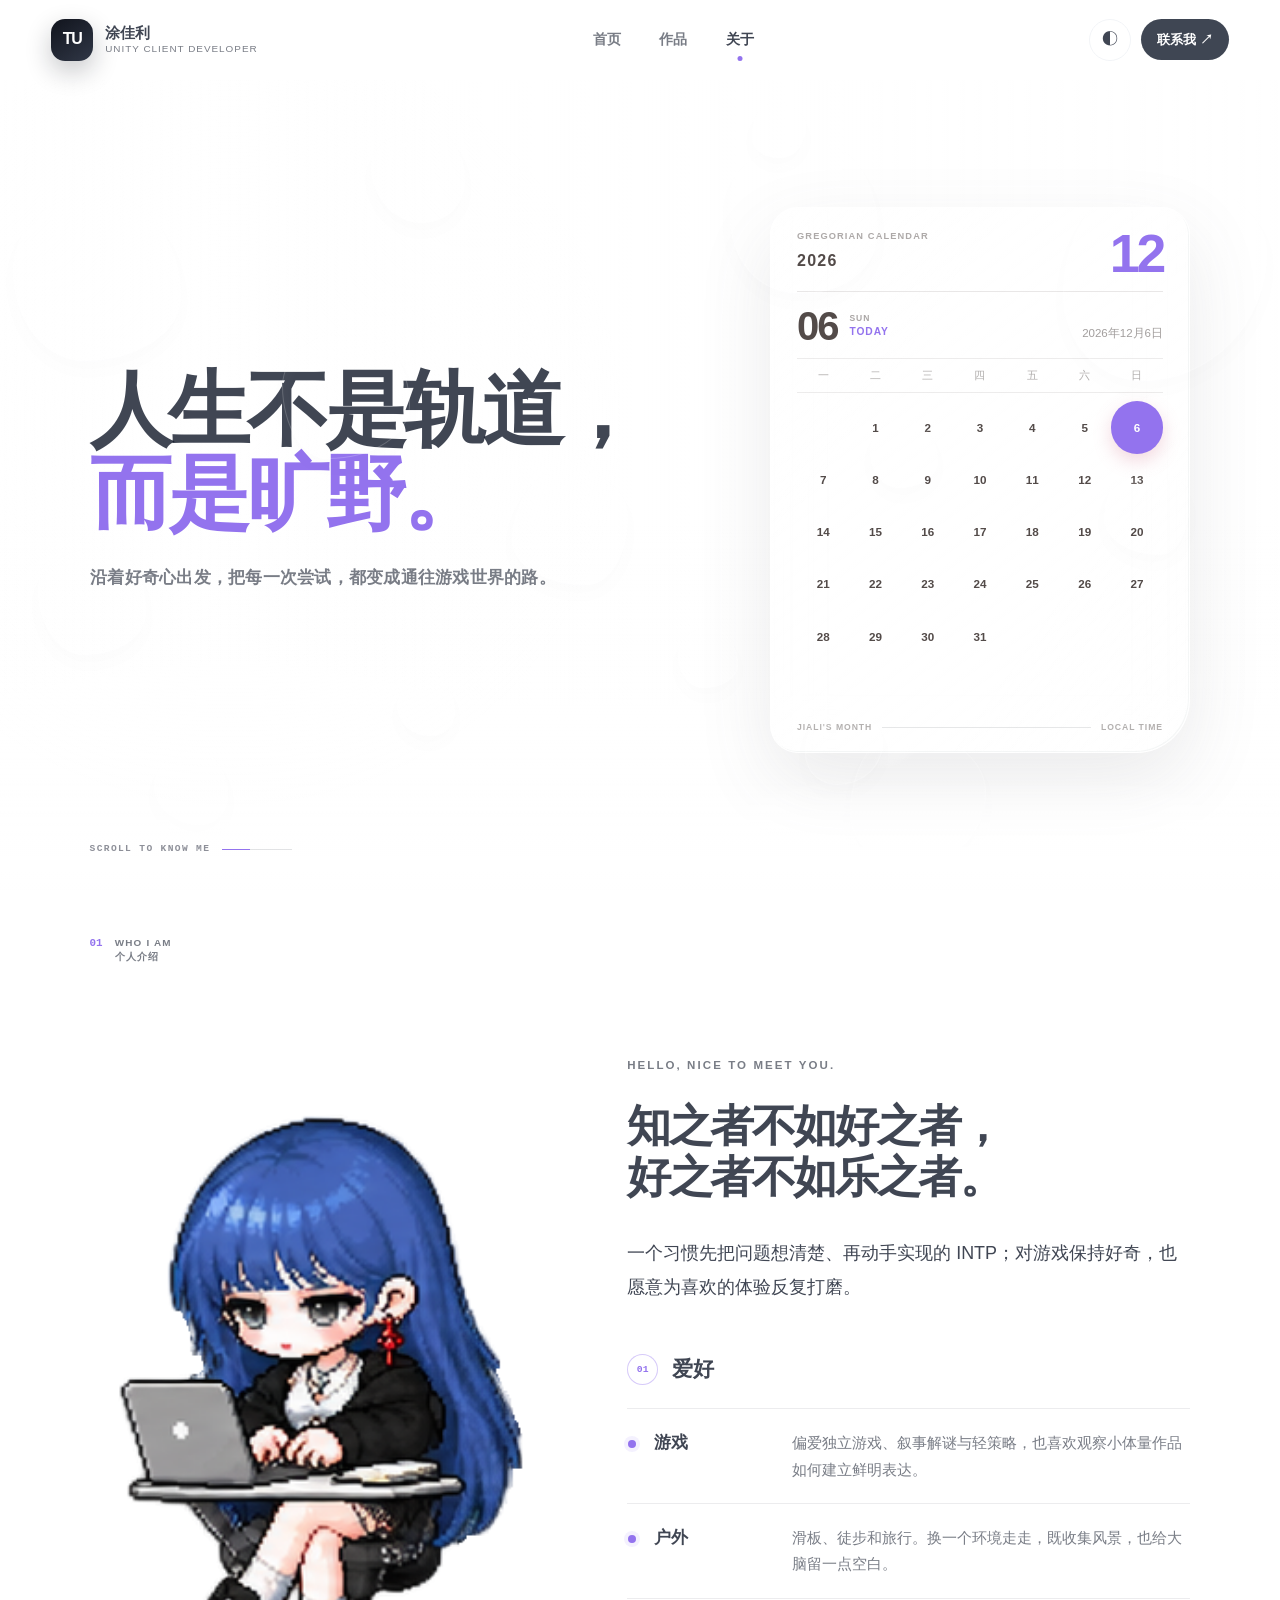
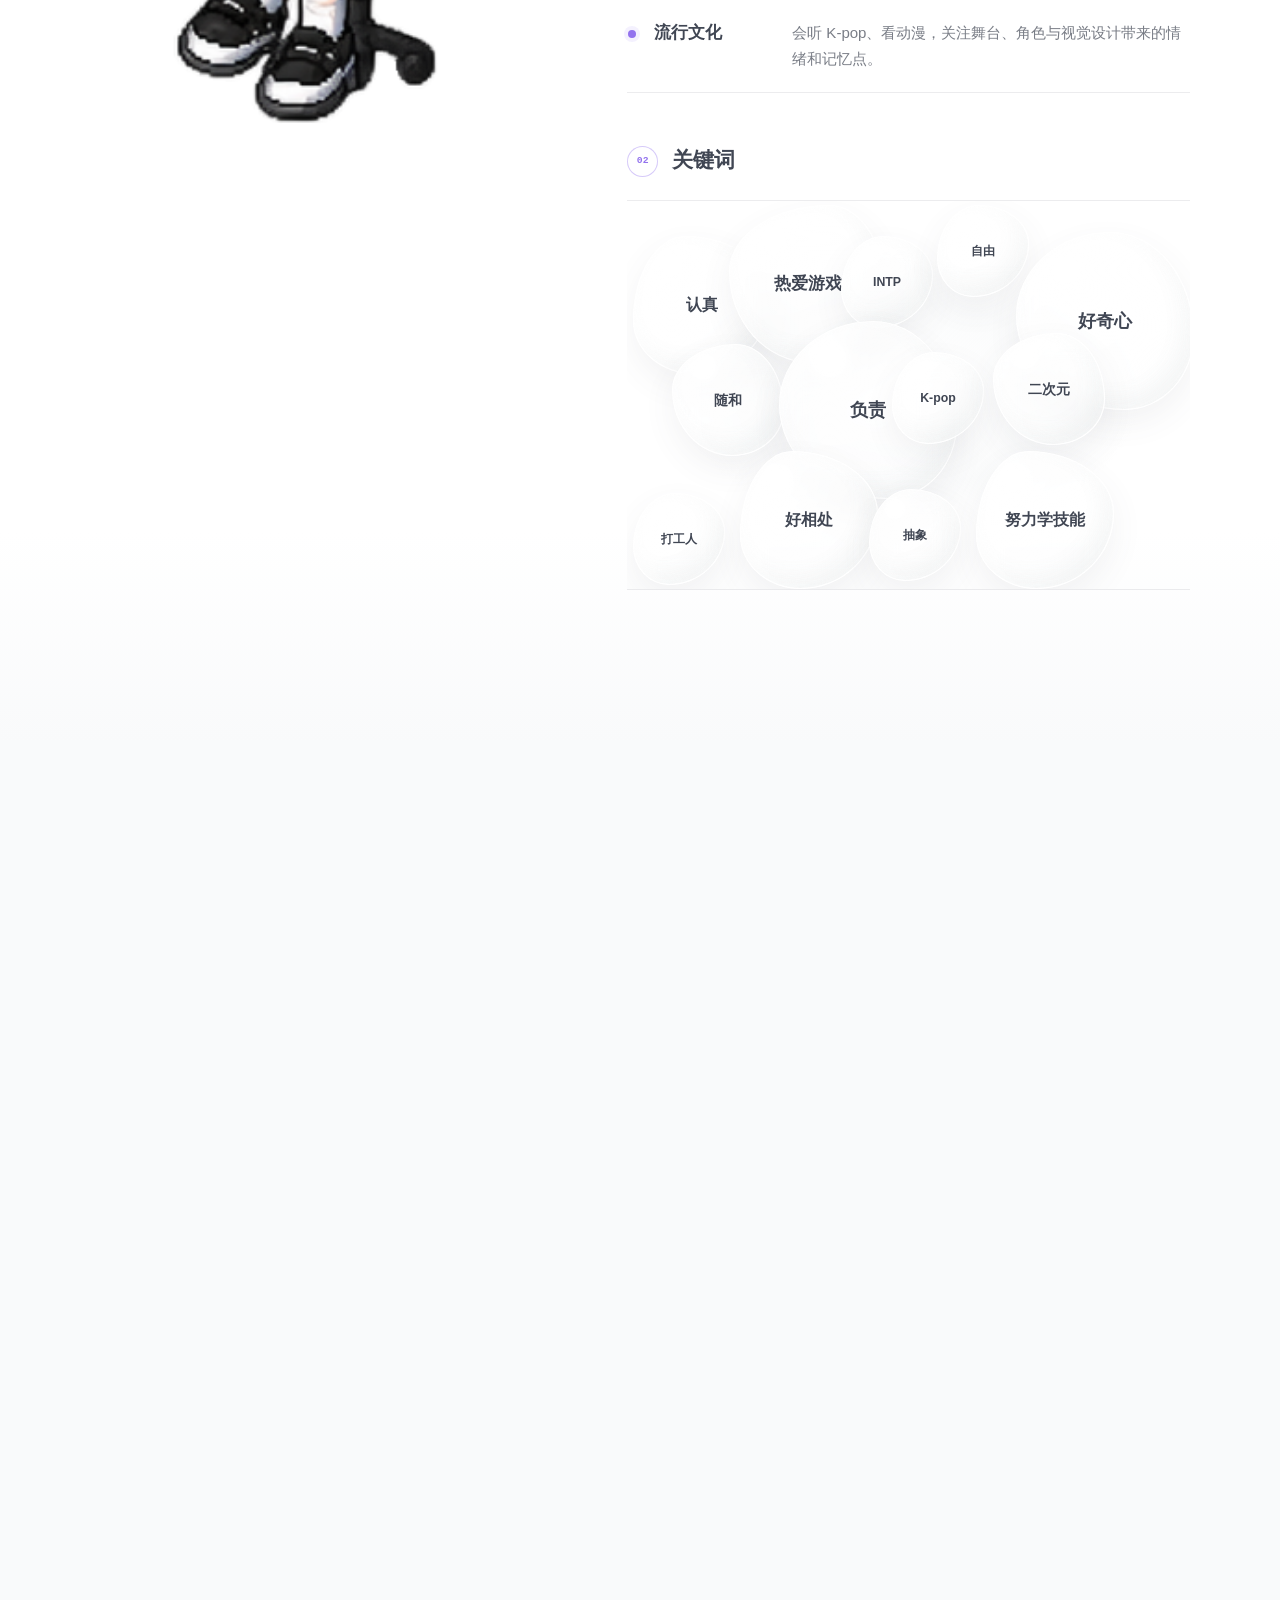
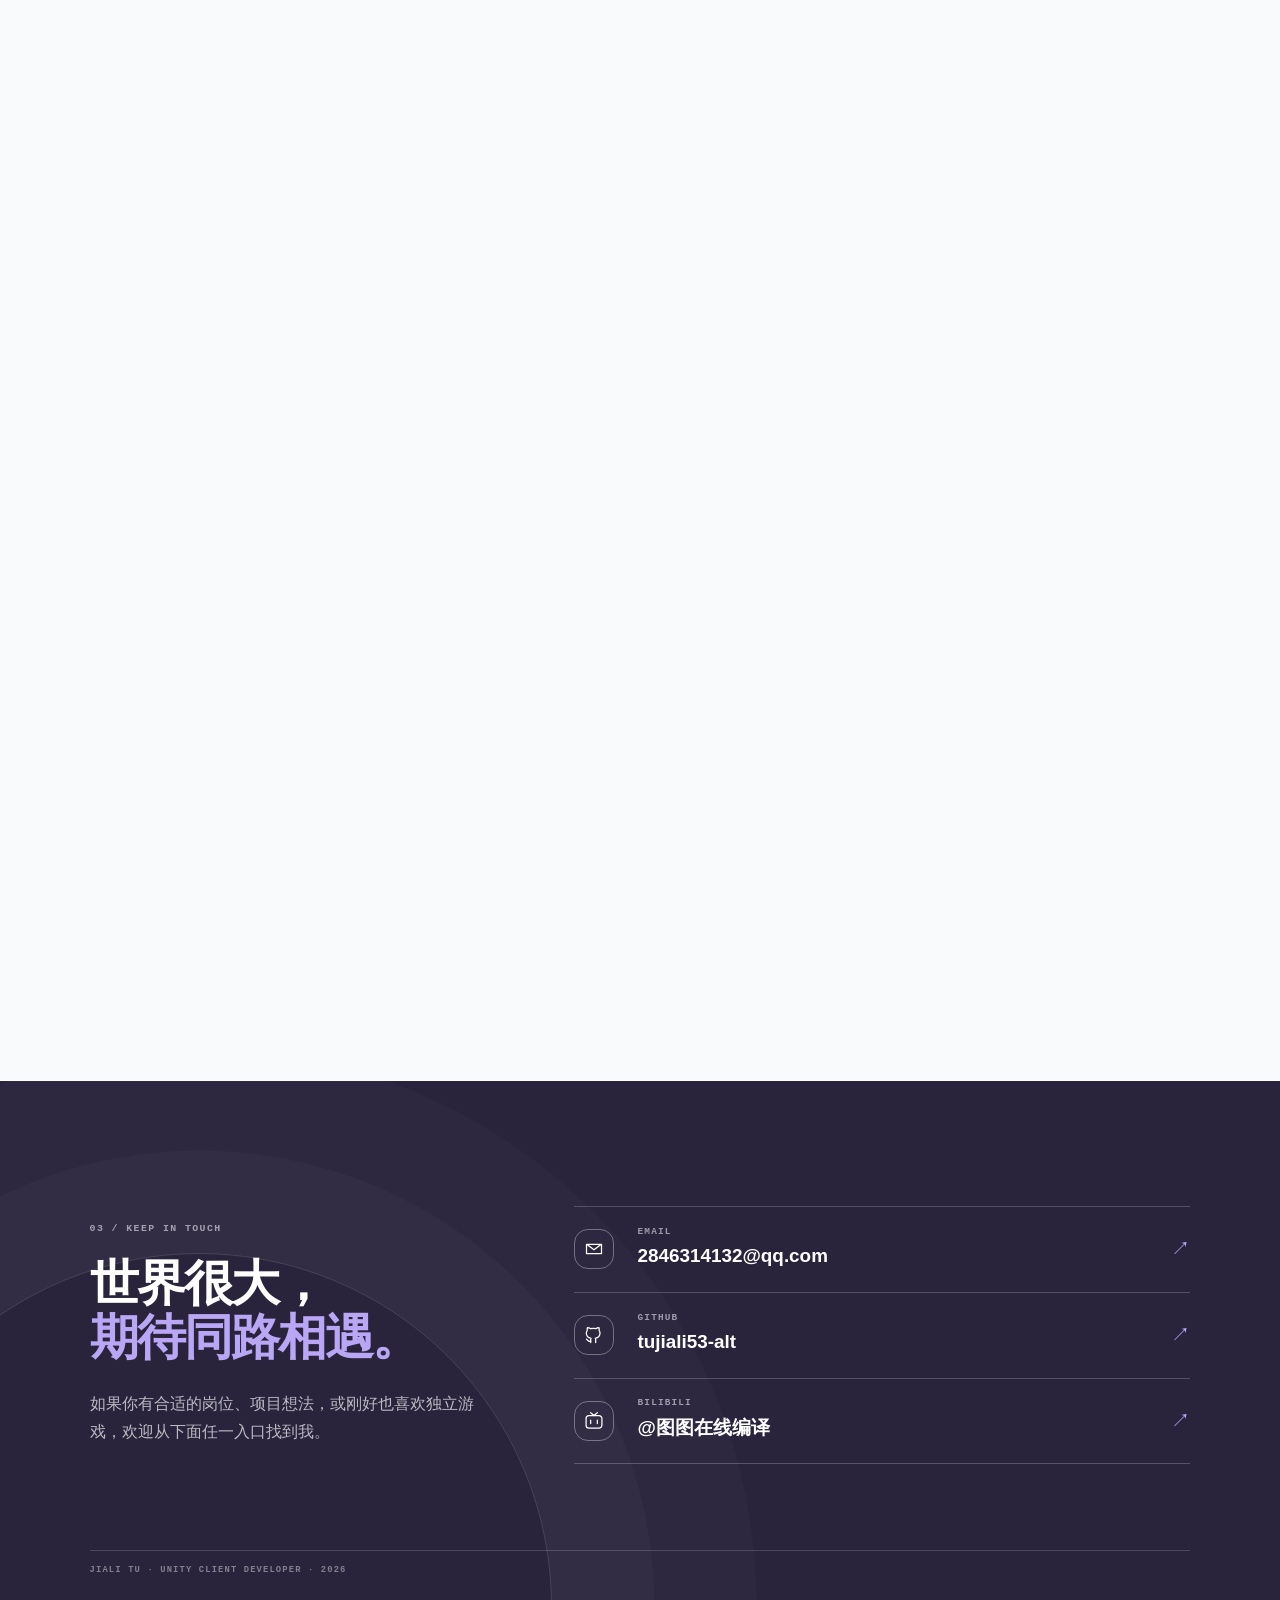
==== commit ce6920ce: "update" ====
--- a/about.html
+++ b/about.html
@@ -5,7 +5,7 @@
   <meta name="viewport" content="width=device-width, initial-scale=1.0">
   <meta name="description" content="认识 Unity 客户端开发者涂佳利：性格、兴趣、跨专业学习经历与联系方式。">
   <title>关于我｜涂佳利</title>
-  <link rel="stylesheet" href="styles.css?v=20260820-9">
+  <link rel="stylesheet" href="styles.css?v=20261127-2">
   <script src="assets/vendor/gsap/gsap.min.js" defer></script>
   <script src="assets/vendor/gsap/CustomEase.min.js" defer></script>
   <script src="script.js?v=20260820-8" defer></script>
@@ -31,7 +31,6 @@
       <a data-nav="home" href="index.html">首页</a>
       <a data-nav="works" href="works.html">作品</a>
       <a data-nav="about" href="about.html">关于</a>
-      <a data-nav="resume" href="resume.html">简历</a>
     </nav>
     <div class="top-actions">
       <button class="theme-toggle" type="button" aria-label="切换深浅主题">◐</button>
@@ -123,7 +122,6 @@
             <p class="kicker">KEEP GOING, KEEP BECOMING.</p>
             <h2 id="journey-title">道阻且长，<br>行则将至。</h2>
             <p>每一次项目、比赛与合作，都把兴趣变成更清晰的方向，也让我一步步靠近真正想做的游戏。</p>
-            <a href="resume.html" class="about-text-link">查看完整简历 <span>↗</span></a>
           </div>
 
           <ol class="about-storyline">
@@ -176,16 +174,24 @@
             <div><span>PHOTO NOTES</span><h3 id="journey-gallery-title">沿途影像</h3></div>
             <div class="journey-gallery-controls">
               <button type="button" data-gallery-prev aria-label="上一张照片">←</button>
-              <span><b data-gallery-current>01</b> / 04</span>
+              <span><b data-gallery-current>01</b> / 12</span>
               <button type="button" data-gallery-next aria-label="下一张照片">→</button>
             </div>
           </header>
           <div class="journey-gallery-viewport">
             <div class="journey-gallery-track" data-journey-gallery-track>
-              <figure class="journey-gallery-slide is-active"><div class="journey-gallery-placeholder"><span>01</span><b>AI 手语项目</b><small>PHOTO PLACEHOLDER</small></div></figure>
-              <figure class="journey-gallery-slide"><div class="journey-gallery-placeholder"><span>02</span><b>VR 与比赛</b><small>PHOTO PLACEHOLDER</small></div></figure>
-              <figure class="journey-gallery-slide"><div class="journey-gallery-placeholder"><span>03</span><b>Game Jam</b><small>PHOTO PLACEHOLDER</small></div></figure>
-              <figure class="journey-gallery-slide"><div class="journey-gallery-placeholder"><span>04</span><b>游戏开发实习</b><small>PHOTO PLACEHOLDER</small></div></figure>
+              <figure class="journey-gallery-slide is-active"><img src="assets/images/about/journey/journey-01.jpg" width="1800" height="1200" alt="风电叶片项目团队合影" loading="lazy" decoding="async"><figcaption>01</figcaption></figure>
+              <figure class="journey-gallery-slide"><img src="assets/images/about/journey/journey-02.jpg" width="1024" height="682" alt="团队成员进行电脑开发工作" loading="lazy" decoding="async"><figcaption>02</figcaption></figure>
+              <figure class="journey-gallery-slide"><img src="assets/images/about/journey/journey-03.jpg" width="1800" height="1350" alt="项目团队进行设备调试" loading="lazy" decoding="async"><figcaption>03</figcaption></figure>
+              <figure class="journey-gallery-slide"><img src="assets/images/about/journey/journey-04.jpg" width="1800" height="1200" alt="技能大赛现场合影" loading="lazy" decoding="async"><figcaption>04</figcaption></figure>
+              <figure class="journey-gallery-slide"><img src="assets/images/about/journey/journey-05.jpg" width="1800" height="1200" alt="社会实践团队合影" loading="lazy" decoding="async"><figcaption>05</figcaption></figure>
+              <figure class="journey-gallery-slide"><img src="assets/images/about/journey/journey-06.jpg" width="1800" height="1039" alt="无人机航拍操控现场" loading="lazy" decoding="async"><figcaption>06</figcaption></figure>
+              <figure class="journey-gallery-slide"><img src="assets/images/about/journey/journey-07.jpg" width="1706" height="1114" alt="团队会议讨论现场" loading="lazy" decoding="async"><figcaption>07</figcaption></figure>
+              <figure class="journey-gallery-slide"><img src="assets/images/about/journey/journey-08.jpg" width="1707" height="1280" alt="VR 设备体验现场" loading="lazy" decoding="async"><figcaption>08</figcaption></figure>
+              <figure class="journey-gallery-slide"><img src="assets/images/about/journey/journey-09.jpg" width="1800" height="1350" alt="三维动作捕捉设备现场" loading="lazy" decoding="async"><figcaption>09</figcaption></figure>
+              <figure class="journey-gallery-slide"><img src="assets/images/about/journey/journey-10.jpg" width="1706" height="1188" alt="项目团队与指导教师合影" loading="lazy" decoding="async"><figcaption>10</figcaption></figure>
+              <figure class="journey-gallery-slide"><img src="assets/images/about/journey/journey-11.jpg" width="1440" height="1080" alt="无人机户外测试现场" loading="lazy" decoding="async"><figcaption>11</figcaption></figure>
+              <figure class="journey-gallery-slide"><img src="assets/images/about/journey/journey-12.jpg" width="1800" height="1200" alt="学生社团团队合影" loading="lazy" decoding="async"><figcaption>12</figcaption></figure>
             </div>
           </div>
         </section>
@@ -219,12 +225,16 @@
     </section>
   </main>
 
+  <div class="lightbox" role="dialog" aria-modal="true" aria-label="沿途影像放大预览">
+    <button class="modal-close" type="button" aria-label="关闭">×</button>
+    <img src="assets/images/profile/avatar-placeholder.svg" alt="">
+  </div>
+
   <nav class="mobile-nav" aria-label="移动端导航">
     <a data-nav="home" href="index.html"><span>⌂</span>首页</a>
     <a data-nav="works" href="works.html"><span>◇</span>作品</a>
     <a data-nav="experience" href="index.html#internship"><span>⌁</span>经历</a>
     <a data-nav="about" href="about.html"><span>○</span>关于</a>
-    <a data-nav="resume" href="resume.html"><span>↓</span>简历</a>
   </nav>
 </body>
 </html>
--- a/styles.css
+++ b/styles.css
@@ -546,6 +546,11 @@
   inset: 0;
   height: 100%;
 }
+.work-video .bilibili-video-trigger {
+  position: absolute;
+  inset: 0;
+  z-index: 2;
+}
 .work-video.is-empty video { display: none; }
 .intern-card {
   display: grid;
@@ -1117,38 +1122,128 @@
   display: block;
   max-width: 860px;
 }
-.works-gamejam-layout {
-  grid-template-columns: minmax(300px, .9fr) minmax(0, 1.1fr);
-  align-items: start;
-}
-.gamejam-project.is-media-left .works-project-copy { grid-column: 2; }
-.gamejam-project.is-media-left .works-gamejam-media { grid-column: 1; grid-row: 1; }
-.works-gamejam-media {
+.works-card-grid {
   display: grid;
-  gap: 12px;
+  grid-template-columns: repeat(3, minmax(0, 1fr));
+  gap: clamp(12px, 1.8vw, 24px);
+}
+.works-card {
+  --works-card-radius: 22px;
+  position: relative;
+  display: grid;
+  grid-template-rows: minmax(0, 3fr) minmax(min-content, 1fr);
+  aspect-ratio: 4 / 3;
+  min-height: 232px;
+  border: 1px solid color-mix(in srgb, var(--ink) 12%, transparent);
+  border-radius: var(--works-card-radius);
+  background: var(--surface-solid);
+  box-shadow: 0 10px 28px rgba(16, 24, 40, .05);
+  transition: border-color .2s ease, box-shadow .2s ease;
+}
+.works-card:is(:hover, :focus-within, :target, :has(:popover-open)) {
+  border-color: var(--violet);
+  box-shadow: 0 12px 32px rgba(118, 87, 216, .12);
+}
+.works-card-player {
+  position: relative;
+  min-height: 0;
+  overflow: hidden;
+  border-radius: calc(var(--works-card-radius) - 1px) calc(var(--works-card-radius) - 1px) 0 0;
+  background: #10131b;
+}
+.works-card-player .bilibili-poster {
+  position: absolute;
+  inset: 0;
+  aspect-ratio: auto;
+  padding: 0;
+  background-image: linear-gradient(135deg, #262440, #403661 58%, #63558b);
+}
+.works-card-player .bilibili-video-trigger i {
+  width: clamp(46px, 5vw, 62px);
+  height: clamp(46px, 5vw, 62px);
+  margin: 0;
+}
+.works-card-player .bilibili-video-trigger:hover i { background: rgba(255, 255, 255, .28); }
+.works-card-info {
+  display: grid;
+  grid-template-columns: minmax(0, 1fr) auto;
+  align-items: center;
+  gap: 10px;
   min-width: 0;
-}
-.works-video-caption {
+  padding: 8px clamp(10px, 1.35vw, 18px);
+}
+.works-card h3 {
+  margin: 0;
+  font-size: clamp(.95rem, 1.25vw, 1.15rem);
+  font-weight: 700;
+  line-height: 1.35;
+  overflow-wrap: anywhere;
+}
+.works-card h3 button,
+.works-card-detail-head button {
+  padding: 0;
+  border: 0;
+  background: transparent;
+  color: inherit;
+  font: inherit;
+  cursor: pointer;
+}
+.works-card h3 button { text-align: left; }
+.works-card h3 button:hover { color: var(--blue); }
+.works-card h3 button:focus-visible {
+  outline: 2px solid var(--blue);
+  outline-offset: 3px;
+}
+.works-card-type {
+  color: color-mix(in srgb, var(--ink) 70%, var(--muted));
+  font-size: .84rem;
+}
+.works-card-video {
+  display: inline-flex;
+  align-items: center;
+  justify-self: start;
+  gap: 6px;
+  min-height: 32px;
+  color: var(--blue);
+  font-size: .84rem;
+  font-weight: 700;
+}
+.works-card-info .works-card-video { white-space: nowrap; }
+.works-card-video:hover,
+.works-card-detail a:hover { text-decoration: underline; text-underline-offset: 3px; }
+.works-card-detail {
+  position: fixed;
+  display: none;
+  inset: 0;
+  width: min(400px, calc(100% - 24px));
+  height: max-content;
+  max-height: min(72vh, 540px);
+  margin: auto;
+  padding: clamp(16px, 2.2vw, 24px);
+  overflow-y: auto;
+  overscroll-behavior: contain;
+  border: 1px solid color-mix(in srgb, var(--violet) 35%, var(--line));
+  border-radius: 20px;
+  background: var(--surface-solid);
+  color: var(--ink);
+  box-shadow: 0 20px 64px rgba(16, 24, 40, .24);
+  font-size: .9rem;
+}
+.works-card-detail:popover-open { display: block; }
+.works-card-detail-head {
   display: flex;
-  align-items: center;
+  align-items: flex-start;
   justify-content: space-between;
-  gap: 16px;
-  margin: 0;
-  color: var(--muted);
-  font-size: .7rem;
-}
-.works-video-caption span {
-  font-weight: 700;
-  letter-spacing: .08em;
-}
-.works-video-caption em {
-  color: var(--ink);
-  font-size: .68rem;
-  font-style: normal;
-  font-weight: 600;
-  line-height: 1.4;
-  white-space: nowrap;
-}
+  gap: 8px;
+  padding-bottom: 10px;
+  border-bottom: 1px solid var(--line);
+}
+.works-card-detail-head h4 { margin: 5px 0; font-size: 1rem; }
+.works-card-detail-head button { flex: 0 0 32px; height: 32px; border-radius: 8px; font-size: 1.25rem; }
+.works-card-detail-head button:hover { background: var(--toc-hover); }
+.works-card-detail p { margin: 10px 0 0; }
+.works-card-detail .works-card-detail-event { color: var(--blue); font-size: .8rem; font-weight: 700; }
+.works-card-detail a { display: inline-block; margin-top: 12px; color: var(--blue); font-weight: 700; }
 .works-project-copy > p {
   margin: 0 0 16px;
   color: var(--muted);
@@ -1172,6 +1267,11 @@
   padding-top: 20px;
   border-top: 1px solid var(--line);
 }
+.works-resource-list-top {
+  margin-top: 0;
+  padding-top: 0;
+  border-top: 0;
+}
 .works-resource-list span {
   display: flex;
   align-items: center;
@@ -1210,7 +1310,106 @@
   object-fit: cover;
   opacity: .8;
 }
-.works-project-video > div {
+.works-video-embed::after { content: none; }
+.works-video-embed iframe {
+  display: block;
+  width: 100%;
+  height: 100%;
+  border: 0;
+  background: #10131b;
+}
+.bilibili-video iframe {
+  position: absolute;
+  inset: 0;
+  z-index: 2;
+  display: block;
+  width: 100%;
+  height: 100%;
+  border: 0;
+  background: #10131b;
+}
+.bilibili-poster {
+  position: relative;
+  z-index: 0;
+  display: flex;
+  height: 100%;
+  min-height: 100%;
+  aspect-ratio: 16 / 9;
+  flex-direction: column;
+  justify-content: space-between;
+  overflow: hidden;
+  padding: clamp(22px, 3vw, 34px);
+  color: #fff;
+  isolation: isolate;
+}
+.bilibili-poster::before,
+.bilibili-poster::after {
+  content: "";
+  position: absolute;
+  z-index: -1;
+  border: 1px solid rgba(255,255,255,.32);
+  border-radius: 50%;
+}
+.bilibili-poster::before { width: 58%; aspect-ratio: 1; right: -12%; top: -34%; }
+.bilibili-poster::after { width: 34%; aspect-ratio: 1; right: 15%; bottom: -26%; background: rgba(255,255,255,.12); }
+.poster-mmorpg { background: linear-gradient(135deg, #2f4c7d, #b45f82 58%, #f2a65a); }
+.poster-dots { background: linear-gradient(135deg, #151b3c, #433d9d 55%, #1eb3c1); }
+.poster-apocalypse-kitchen { background: linear-gradient(135deg, #292638, #774941 54%, #bf7640); }
+.bilibili-poster span { font-size: clamp(1.35rem, 2.8vw, 2.45rem); font-weight: 700; line-height: 1.05; letter-spacing: .02em; }
+.bilibili-poster small { color: rgba(255,255,255,.76); font-size: .62rem; font-weight: 700; letter-spacing: .16em; }
+.bilibili-poster.has-image {
+  background-position: center;
+  background-size: cover;
+}
+.bilibili-poster.has-image::before,
+.bilibili-poster.has-image::after { z-index: 0; }
+.bilibili-poster.has-image::after { background: linear-gradient(180deg, rgba(12,16,24,.04), rgba(12,16,24,.66)); border: 0; border-radius: 0; inset: 0; width: auto; }
+.bilibili-poster.has-image span,
+.bilibili-poster.has-image small { position: relative; z-index: 1; text-shadow: 0 2px 16px rgba(0,0,0,.4); }
+.bilibili-video-trigger {
+  position: absolute;
+  inset: 0;
+  z-index: 3;
+  display: grid;
+  place-content: center;
+  gap: 8px;
+  width: 100%;
+  padding: 0;
+  border: 0;
+  color: #fff;
+  background: transparent;
+  text-align: center;
+  text-shadow: 0 2px 18px rgba(0,0,0,.32);
+  cursor: pointer;
+}
+.bilibili-video-trigger:focus-visible {
+  outline: 2px solid #fff;
+  outline-offset: -8px;
+}
+.bilibili-video-trigger i {
+  display: grid;
+  place-items: center;
+  width: 62px;
+  height: 62px;
+  margin: 0 auto 6px;
+  border: 1px solid rgba(255,255,255,.7);
+  border-radius: 50%;
+  background: rgba(255,255,255,.12);
+  font-style: normal;
+  backdrop-filter: blur(8px);
+}
+.bilibili-video-trigger b { font-size: 1rem; font-weight: 600; }
+.bilibili-video-trigger small { color: rgba(255,255,255,.68); font-size: .62rem; letter-spacing: .13em; }
+.bilibili-video.is-preview .bilibili-video-trigger {
+  background: linear-gradient(180deg, transparent 45%, rgba(12,16,24,.28));
+}
+.bilibili-video.is-preview .bilibili-video-trigger i,
+.bilibili-video.is-preview .bilibili-video-trigger b,
+.bilibili-video.is-preview .bilibili-video-trigger small {
+  opacity: .72;
+}
+.bilibili-video.is-playing .bilibili-video-trigger { display: none; }
+.works-project-video > div:not(.bilibili-poster) {
   position: absolute;
   inset: 0;
   z-index: 1;
@@ -1634,9 +1833,6 @@
 .about-journey-heading .kicker { color: var(--about-rose); }
 .about-journey-heading h2 { color: var(--about-hero-ink); font-family: "LXGW975YuanAbout", "YouYuan", sans-serif; font-size: clamp(2.15rem, 3.1vw, 2.85rem); line-height: 1.18; }
 .about-journey-heading > p:not(.kicker) { max-width: 420px; margin: 30px 0 0; color: var(--about-muted); line-height: 1.9; }
-.about-text-link { display: inline-flex; align-items: center; gap: 16px; margin-top: 34px; padding-bottom: 5px; border-bottom: 1px solid color-mix(in srgb, var(--about-hero-ink) 32%, transparent); color: var(--about-hero-ink); font-size: .85rem; transition: gap .22s ease, border-color .22s ease; }
-.about-text-link:hover { gap: 23px; border-color: var(--about-rose); }
-.about-text-link span { color: var(--about-rose); }
 .about-storyline { position: relative; margin: 0; padding: 0; list-style: none; counter-reset: about-story; }
 .about-storyline::before { content: ""; position: absolute; left: 18px; top: 20px; bottom: 0; width: 1px; background: linear-gradient(var(--about-rose), color-mix(in srgb, var(--violet) 12%, transparent)); }
 .about-storyline > li { position: relative; display: grid; grid-template-columns: 38px 1fr; gap: 28px; padding: 0 0 68px; }
@@ -1661,8 +1857,11 @@
 .journey-gallery > header .journey-gallery-controls b { color: #343a44; font-size: 1.02rem; font-weight: 850; }
 .journey-gallery-viewport { overflow: hidden; padding: 18px; border: 1px solid color-mix(in srgb, var(--violet) 12%, transparent); border-radius: 26px 26px 44px 26px; background: color-mix(in srgb, var(--violet) 8%, var(--surface-solid)); }
 .journey-gallery-track { position: relative; width: 100%; height: 340px; overflow: hidden; }
-.journey-gallery-slide { position: absolute; left: 50%; top: 0; width: 31%; height: 100%; margin: 0; opacity: 0; transform: translateX(-50%) scale(.84); transform-origin: 50% 50%; will-change: transform, opacity; }
+.journey-gallery-slide { position: absolute; left: 50%; top: 0; width: 31%; height: 100%; margin: 0; opacity: 0; transform: translateX(-50%) scale(.84); transform-origin: 50% 50%; will-change: transform, opacity; cursor: zoom-in; }
 .journey-gallery-slide.is-active { z-index: 3; opacity: 1; transform: translateX(-50%) scale(1); }
+.journey-gallery-slide:focus-visible { outline: 3px solid color-mix(in srgb, var(--about-rose) 70%, white); outline-offset: 6px; }
+.journey-gallery-slide > img { display: block; width: 100%; height: 100%; border: 1px solid rgba(255,255,255,.68); border-radius: 20px 20px 32px 20px; object-fit: cover; background: var(--surface-solid); box-shadow: 0 18px 38px color-mix(in srgb, var(--violet) 10%, transparent); }
+.journey-gallery-slide > figcaption { position: absolute; left: 18px; top: 18px; z-index: 1; min-width: 42px; padding: 7px 9px; border: 1px solid rgba(255,255,255,.34); border-radius: 8px; color: #fff; background: rgba(24,27,34,.64); backdrop-filter: blur(8px); font: 800 .68rem/1 ui-monospace, SFMono-Regular, Consolas, monospace; letter-spacing: .12em; text-align: center; box-shadow: 0 6px 18px rgba(0,0,0,.16); }
 .journey-gallery-placeholder { position: relative; display: flex; flex-direction: column; justify-content: flex-end; width: 100%; height: 100%; min-height: 0; padding: 28px; overflow: hidden; border: 1px solid rgba(255,255,255,.68); border-radius: 20px 20px 32px 20px; color: var(--about-hero-ink); background: radial-gradient(circle at 78% 22%, color-mix(in srgb, var(--surface-solid) 82%, transparent), transparent 24%), linear-gradient(135deg, color-mix(in srgb, var(--violet) 19%, var(--surface-solid)), color-mix(in srgb, var(--cyan) 38%, var(--surface-solid))); box-shadow: 0 18px 38px color-mix(in srgb, var(--violet) 10%, transparent); }
 .journey-gallery-placeholder::before { content: ""; position: absolute; right: 8%; top: 13%; width: 128px; aspect-ratio: 1; border: 1px solid rgba(255,255,255,.65); border-radius: 50%; box-shadow: 0 0 0 30px rgba(255,255,255,.1), 0 0 0 62px rgba(255,255,255,.07); }
 .journey-gallery-placeholder span { position: absolute; left: 30px; top: 26px; color: rgba(69,72,70,.46); font: 750 .65rem/1 ui-monospace, SFMono-Regular, Consolas, monospace; letter-spacing: .12em; }
@@ -1687,18 +1886,6 @@
 .about-contact-list i { color: var(--cyan); font-size: 1.2rem; font-style: normal; }
 .about-contact-foot { position: absolute; left: max(7vw, calc((100vw - 1180px) / 2)); right: max(7vw, calc((100vw - 1180px) / 2)); bottom: 26px; z-index: 1; margin: 0; padding-top: 15px; border-top: 1px solid rgba(255,255,255,.16); color: rgba(255,255,255,.42); font: 700 .55rem/1 ui-monospace, SFMono-Regular, Consolas, monospace; letter-spacing: .13em; }
 
-.resume-sheet { width: min(1040px, calc(100% - 48px)); margin: 130px auto 80px; padding: clamp(30px, 5vw, 70px); border: 1px solid var(--line); border-radius: 28px; background: var(--surface-solid); box-shadow: var(--shadow); }
-.resume-head { display: flex; justify-content: space-between; gap: 30px; padding-bottom: 35px; border-bottom: 2px solid var(--ink); }
-.resume-head h1 { margin: 0; font-size: clamp(2.2rem, 4vw, 3.8rem); letter-spacing: -.055em; font-weight: 600; }
-.resume-head p { margin: 4px 0 0; color: var(--muted); }
-.resume-contact { text-align: right; font-size: .82rem; }
-.resume-section { display: grid; grid-template-columns: 170px 1fr; gap: 30px; padding: 35px 0; border-bottom: 1px solid var(--line); }
-.resume-section h2 { margin: 0; font-size: .78rem; letter-spacing: .16em; }
-.resume-section h3 { margin: 0 0 6px; }
-.resume-section p, .resume-section li { color: var(--muted); }
-.resume-section b { color: var(--ink); }
-.resume-entry + .resume-entry { margin-top: 28px; padding-top: 28px; border-top: 1px dashed var(--line); }
-.resume-toolbar { position: fixed; right: 24px; bottom: 24px; z-index: 80; display: flex; gap: 10px; }
 
 .project-detail-hero { display: grid; grid-template-columns: .9fr 1.1fr; gap: 55px; align-items: center; min-height: 86svh; padding: calc(var(--topbar) + 55px) max(7vw, 35px) 70px; }
 .project-detail-hero h1 { margin: 15px 0 22px; font-size: clamp(2.6rem, 5.4vw, 5rem); line-height: 1; letter-spacing: -.055em; font-weight: 600; }
@@ -1754,14 +1941,6 @@
   .page-toc a.is-active { font-weight: 700; }
   .work-split, .intern-card, .home-skill-group, .project-row { grid-template-columns: 1fr; }
   .works-project-intro { grid-template-columns: 1fr; }
-  .works-gamejam-layout .works-project-copy,
-  .gamejam-project.is-media-left .works-project-copy,
-  .works-gamejam-layout .works-gamejam-media,
-  .gamejam-project.is-media-left .works-gamejam-media { grid-column: 1; }
-  .works-gamejam-layout .works-gamejam-media,
-  .gamejam-project.is-media-left .works-gamejam-media { grid-row: 1; }
-  .works-gamejam-layout .works-project-copy,
-  .gamejam-project.is-media-left .works-project-copy { grid-row: 2; }
   .works-project-copy { max-width: 760px; }
   .works-project-video { width: min(100%, 760px); }
   .project-row .text-link { margin-top: 0; }
@@ -1832,6 +2011,8 @@
   .works-category + .works-category { margin-top: 20px; }
   .works-category-head { margin-bottom: 24px; }
   .works-category-head h2 { font-size: clamp(1.75rem, 9vw, 2.35rem); }
+  .works-card-grid { grid-template-columns: repeat(2, minmax(0, 1fr)); }
+  .works-card { --works-card-radius: 18px; scroll-margin-top: 48px; }
   .works-project { padding: 20px 16px; border-radius: 19px; }
   .works-project-head { padding-bottom: 20px; }
   .works-project-head h3 { font-size: clamp(1.45rem, 7vw, 1.9rem); }
@@ -1851,7 +2032,7 @@
   .portfolio-gallery-footer { grid-template-columns: 48px minmax(0, 1fr); gap: 10px; padding: 12px 10px 15px; }
   .portfolio-gallery-thumbs { grid-column: 2; justify-content: start; }
   .portfolio-gallery-thumbs button { flex-basis: 80px; }
-  .mobile-nav { position: fixed; left: 8px; right: 8px; bottom: 8px; z-index: 150; display: grid; grid-template-columns: repeat(5, 1fr); min-height: 62px; padding: 7px; border: 1px solid var(--line); border-radius: 19px; background: color-mix(in srgb, var(--bg) 84%, transparent); backdrop-filter: blur(18px); box-shadow: 0 12px 35px rgba(25,31,65,.18); }
+  .mobile-nav { position: fixed; left: 8px; right: 8px; bottom: 8px; z-index: 150; display: grid; grid-template-columns: repeat(4, 1fr); min-height: 62px; padding: 7px; border: 1px solid var(--line); border-radius: 19px; background: color-mix(in srgb, var(--bg) 84%, transparent); backdrop-filter: blur(18px); box-shadow: 0 12px 35px rgba(25,31,65,.18); }
   .mobile-nav a { display: grid; place-items: center; align-content: center; gap: 1px; color: var(--muted); font-size: .62rem; }
   .mobile-nav a span { font-size: 1.05rem; line-height: 1; }
   .mobile-nav a.is-active { color: var(--violet); font-weight: 800; }
@@ -1909,6 +2090,8 @@
   .journey-gallery-viewport { padding: 10px; border-radius: 20px 20px 30px 20px; }
   .journey-gallery-track { height: 220px; }
   .journey-gallery-slide { width: 58%; }
+  .journey-gallery-slide > img { border-radius: 16px 16px 24px 16px; }
+  .journey-gallery-slide > figcaption { left: 12px; top: 12px; min-width: 36px; padding: 6px 7px; font-size: .62rem; }
   .journey-gallery-placeholder { min-height: 0; padding: 18px; border-radius: 16px 16px 24px 16px; }
   .journey-gallery-placeholder span { left: 18px; top: 16px; }
   .journey-gallery-placeholder b { font-size: 1.25rem; }
@@ -1927,13 +2110,12 @@
   .timeline-item::before { left: -24px; }
   .skill-bar { grid-template-columns: 100px 1fr 43px; }
   .value-grid, .project-facts { grid-template-columns: 1fr; }
-  .resume-sheet { width: calc(100% - 24px); margin-top: 95px; padding: 24px; }
-  .resume-head, .resume-section { display: block; }
-  .resume-contact { margin-top: 20px; text-align: left; }
-  .resume-section h2 { margin-bottom: 18px; }
-  .resume-toolbar { right: 12px; bottom: 82px; }
   .project-detail-hero { padding: 115px 20px 55px; }
   .project-detail-media img { min-height: 310px; }
+}
+
+@media (max-width: 480px) {
+  .works-card-grid { grid-template-columns: 1fr; }
 }
 
 @media (prefers-reduced-motion: reduce) {
@@ -1945,7 +2127,6 @@
 html.motion-paused *, html.motion-paused *::before, html.motion-paused *::after { animation-play-state: paused !important; }
 
 @media print {
-  .topbar, .mobile-nav, .resume-toolbar, .page-loader { display: none !important; }
+  .topbar, .mobile-nav, .page-loader { display: none !important; }
   body { padding: 0; background: white; color: #111; }
-  .resume-sheet { width: 100%; margin: 0; padding: 20px; border: 0; box-shadow: none; }
-}
+}
